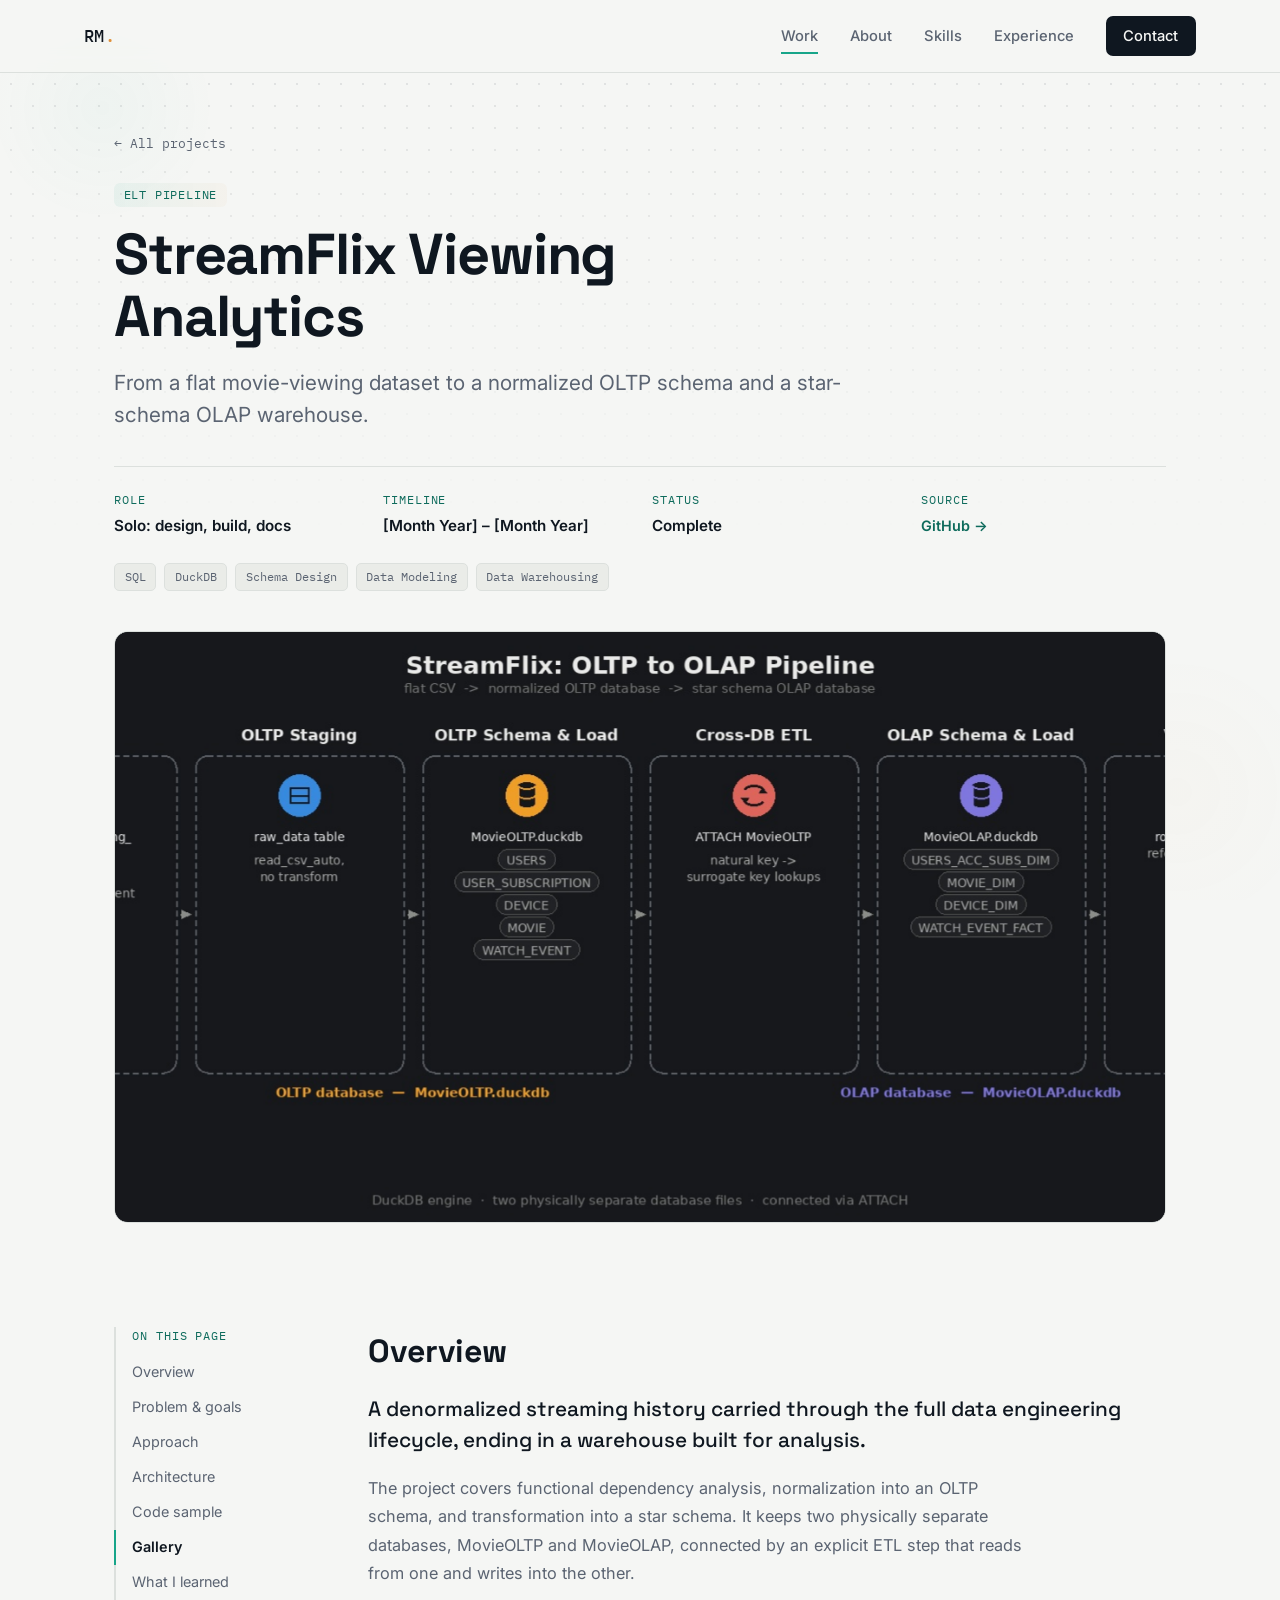
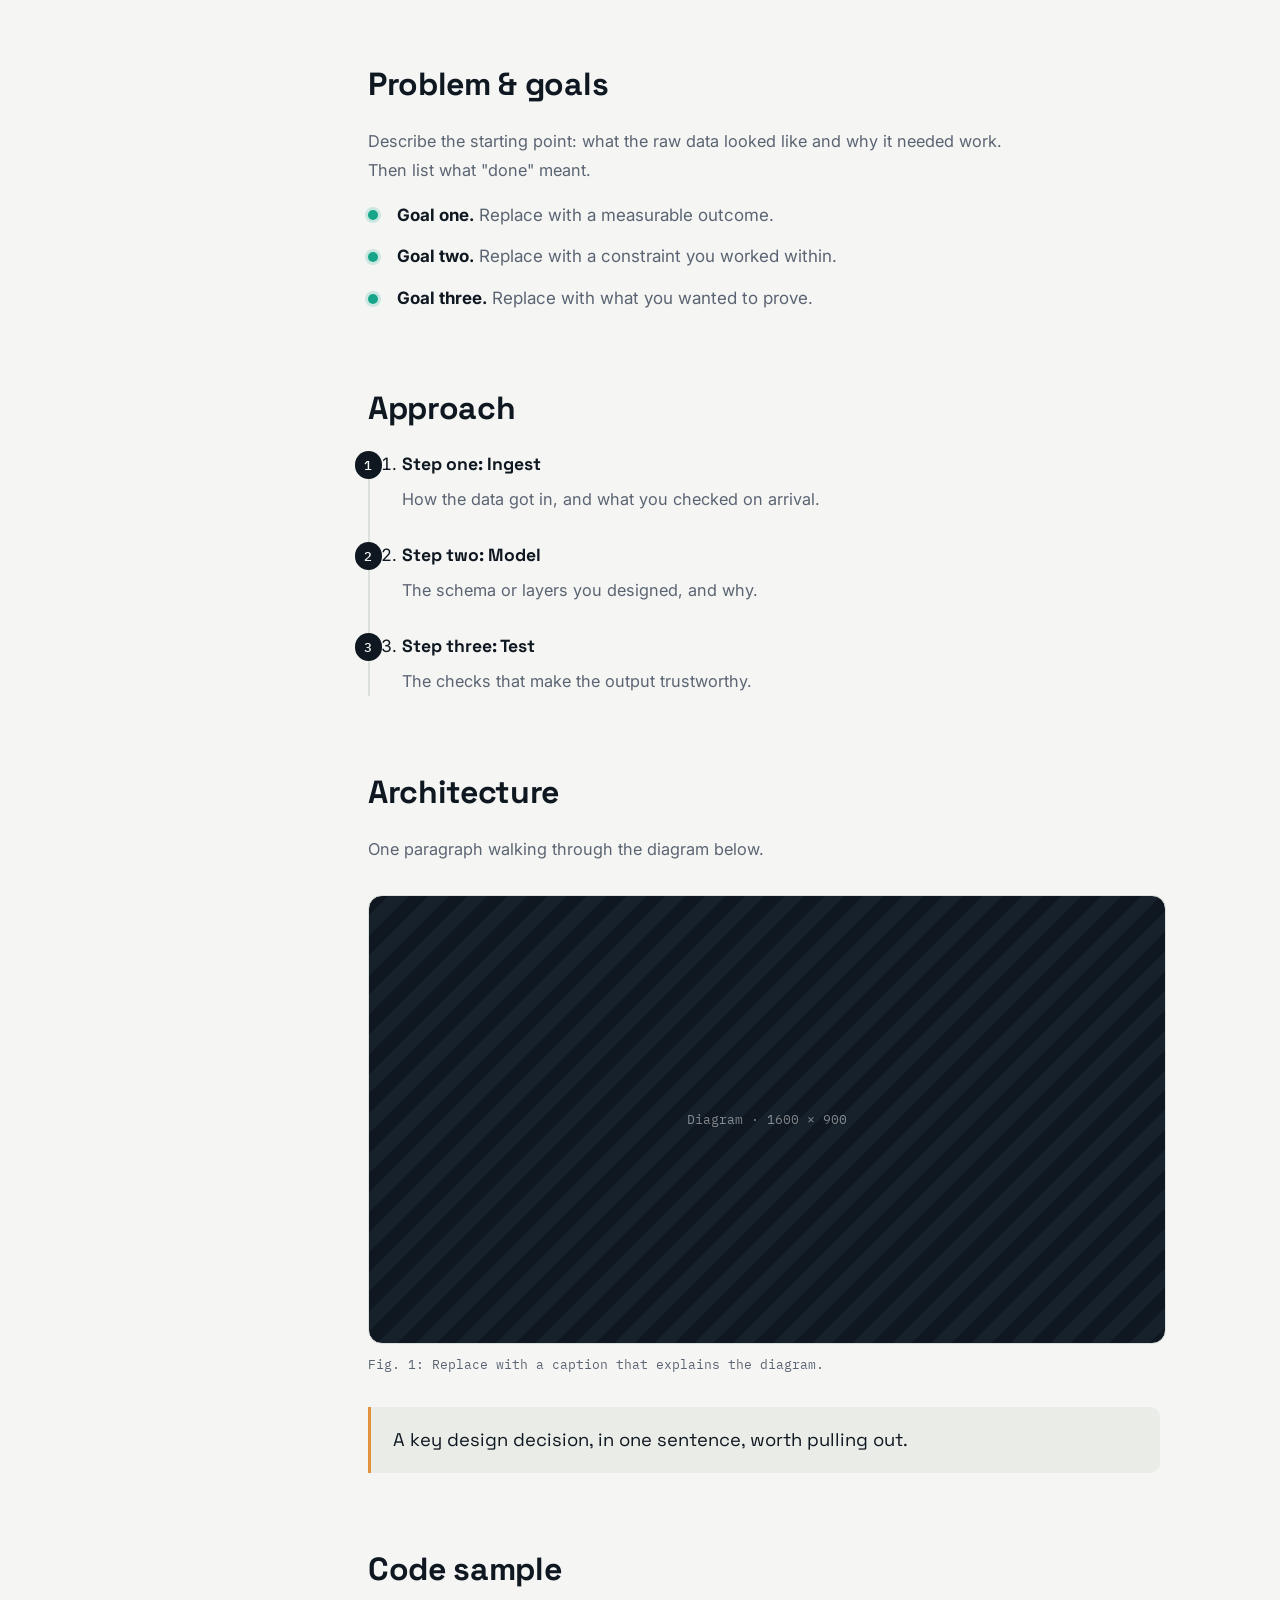
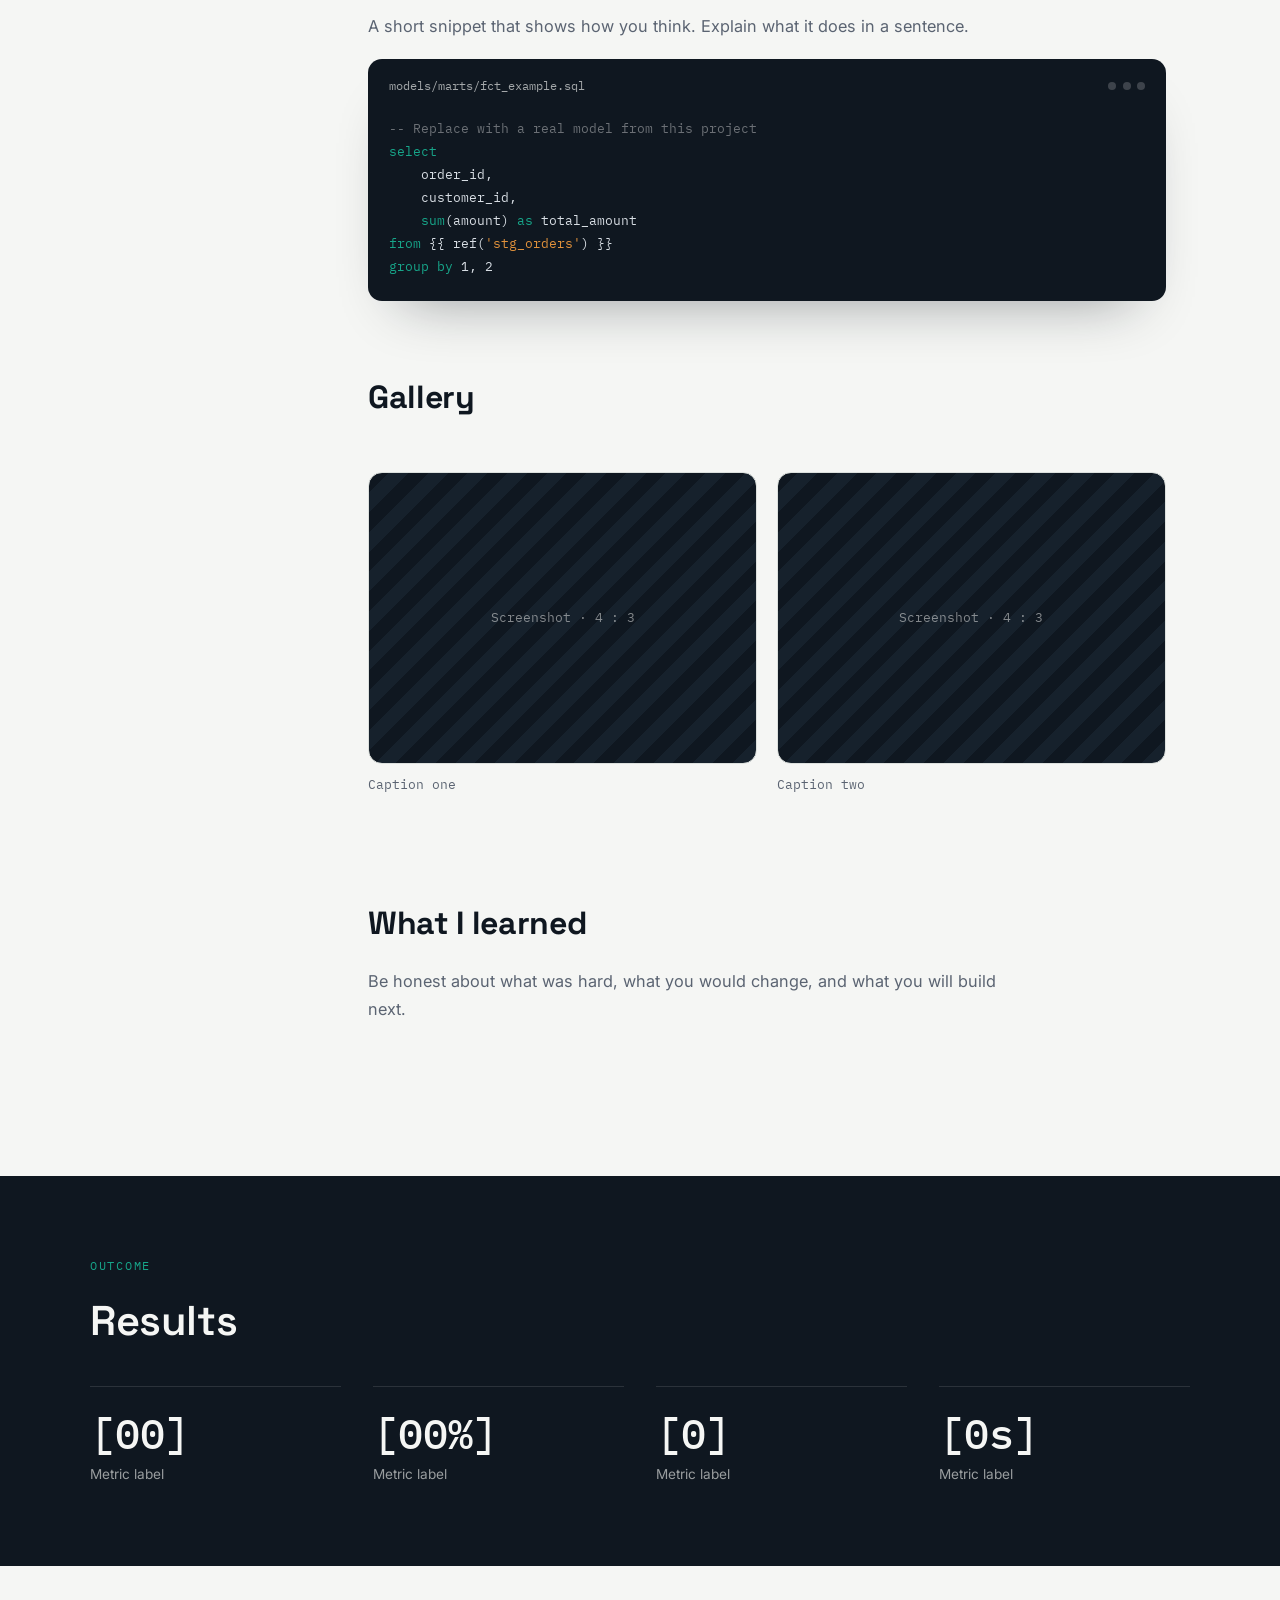
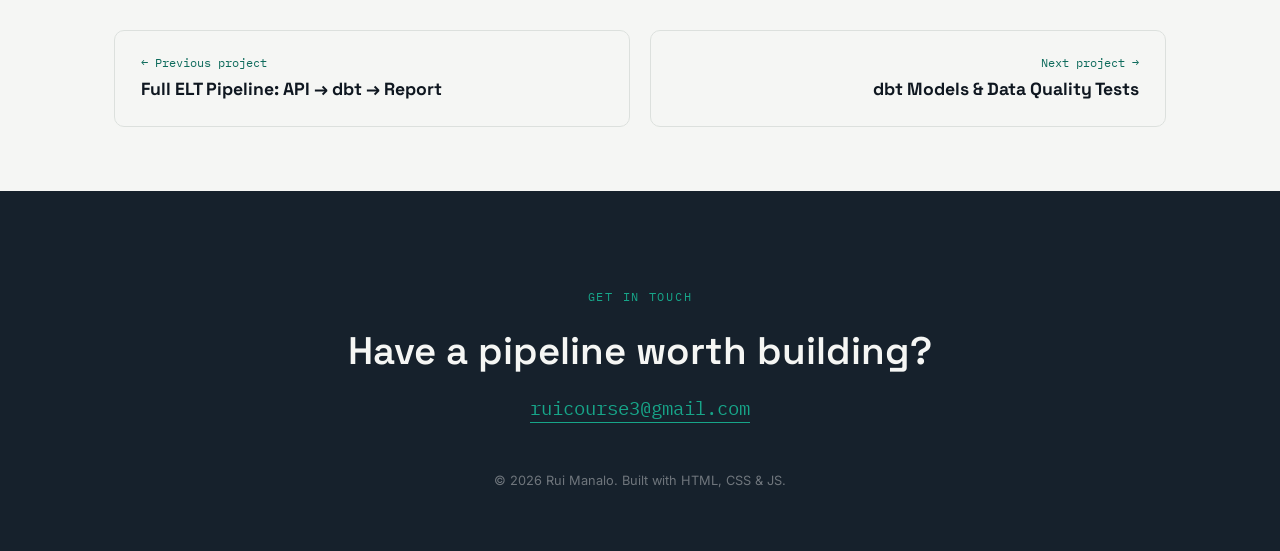
==== project1.html @ 7b37873e "add project page" ====
<!DOCTYPE html>
<html lang="en">
<head>
<meta charset="UTF-8">
<meta name="viewport" content="width=device-width, initial-scale=1.0">
<title>StreamFlix Viewing Analytics | Rui Manalo</title>
<meta name="description" content="From a flat movie-viewing dataset to a normalized OLTP schema and a star-schema OLAP warehouse.">
<link rel="preconnect" href="https://fonts.googleapis.com">
<link rel="preconnect" href="https://fonts.gstatic.com" crossorigin>
<link href="https://fonts.googleapis.com/css2?family=Space+Grotesk:wght@400;500;600;700&family=Inter:wght@400;500;600&family=IBM+Plex+Mono:wght@400;500&display=swap" rel="stylesheet">
<link rel="stylesheet" href="style.css">
</head>
<body>
<div class="progress" id="progress"></div>

<header class="nav" id="nav">
  <div class="nav__inner">
    <a href="index.html#top" class="nav__mark">RM<span class="nav__mark-dot">.</span></a>
    <nav class="nav__links">
      <a href="index.html#work" aria-current="page">Work</a>
      <a href="index.html#about">About</a>
      <a href="index.html#skills">Skills</a>
      <a href="index.html#experience">Experience</a>
      <a href="index.html#contact" class="nav__cta">Contact</a>
    </nav>
    <button class="nav__toggle" id="navToggle" aria-label="Toggle menu" aria-expanded="false"><span></span><span></span><span></span></button>
  </div>
</header>

<!-- ========== TITLE BLOCK ========== -->
<section class="phero">
  <div class="pg-wrap">
    <a href="index.html#work" class="back">← All projects</a><br>
    <span class="project__tag">ELT Pipeline</span>
    <h1 class="pg-title">StreamFlix Viewing Analytics</h1>
    <p class="pg-lead">From a flat movie-viewing dataset to a normalized OLTP schema and a star-schema OLAP warehouse.</p>
    <dl class="meta">
      <div><dt>Role</dt><dd>Solo: design, build, docs</dd></div>
      <div><dt>Timeline</dt><dd>[Month Year] – [Month Year]</dd></div>
      <div><dt>Status</dt><dd>Complete</dd></div>
      <div><dt>Source</dt><dd><a class="link" href="https://github.com/Rui-Manalo/oltp-to-olap-dimensional-modeling" target="_blank" rel="noopener noreferrer">GitHub →</a></dd></div>
    </dl>
    <ul class="project__stack" style="margin:1.6rem 0 0"><li>SQL</li><li>DuckDB</li><li>Schema Design</li><li>Data Modeling</li><li>Data Warehousing</li></ul>
  </div>
</section>

<div class="pg-wrap">
  <figure class="fig" style="margin-top:0">
    <div class="shot" data-ph="Cover image · 1600 × 900"><img src="images/streamflix_oltp_olap_pipeline.jpg" alt="StreamFlix Viewing Analytics cover" onerror="this.remove()"></div>
  </figure>
</div>

<!-- ========== BODY ========== -->
<div class="pg-wrap pg-layout">
  <aside class="toc" aria-label="On this page">
    <p>On this page</p>
    <a href="#overview">Overview</a>
    <a href="#problem">Problem &amp; goals</a>
    <a href="#approach">Approach</a>
    <a href="#architecture">Architecture</a>
    <a href="#code">Code sample</a>
    <a href="#gallery">Gallery</a>
    <a href="#learned">What I learned</a>
  </aside>

  <article class="prose">
    <section id="overview">
      <h2>Overview</h2>
      <p class="lead">A denormalized streaming history carried through the full data engineering lifecycle, ending in a warehouse built for analysis.</p>
      <p>The project covers functional dependency analysis, normalization into an OLTP schema, and transformation into a star schema. It keeps two physically separate databases, MovieOLTP and MovieOLAP, connected by an explicit ETL step that reads from one and writes into the other.</p>
    </section>

    <section id="problem">
      <h2>Problem &amp; goals</h2>
      <p>Describe the starting point: what the raw data looked like and why it needed work. Then list what "done" meant.</p>
      <ul class="checks">
        <li><strong>Goal one.</strong> Replace with a measurable outcome.</li>
        <li><strong>Goal two.</strong> Replace with a constraint you worked within.</li>
        <li><strong>Goal three.</strong> Replace with what you wanted to prove.</li>
      </ul>
    </section>

    <section id="approach">
      <h2>Approach</h2>
      <ol class="steps">
        <li><h3>Step one: Ingest</h3><p>How the data got in, and what you checked on arrival.</p></li>
        <li><h3>Step two: Model</h3><p>The schema or layers you designed, and why.</p></li>
        <li><h3>Step three: Test</h3><p>The checks that make the output trustworthy.</p></li>
      </ol>
    </section>

    <section id="architecture">
      <h2>Architecture</h2>
      <p>One paragraph walking through the diagram below.</p>
      <figure class="fig">
        <div class="shot" data-ph="Diagram · 1600 × 900"><img src="images/streamflix-diagram.jpg" alt="StreamFlix Viewing Analytics architecture diagram" onerror="this.remove()"></div>
        <figcaption>Fig. 1: Replace with a caption that explains the diagram.</figcaption>
      </figure>
      <blockquote class="callout">A key design decision, in one sentence, worth pulling out.</blockquote>
    </section>

    <section id="code">
      <h2>Code sample</h2>
      <p>A short snippet that shows how you think. Explain what it does in a sentence.</p>
      <div class="code">
        <div class="panel__head"><span class="panel__title">models/marts/fct_example.sql</span><span class="panel__dot"></span><span class="panel__dot"></span><span class="panel__dot"></span></div>
<pre><span class="c">-- Replace with a real model from this project</span>
<span class="k">select</span>
    order_id,
    customer_id,
    <span class="k">sum</span>(amount) <span class="k">as</span> total_amount
<span class="k">from</span> {{ ref(<span class="s">'stg_orders'</span>) }}
<span class="k">group by</span> 1, 2</pre>
      </div>
    </section>

    <section id="gallery">
      <h2>Gallery</h2>
      <div class="gallery">
        <figure class="fig"><div class="shot" data-ph="Screenshot · 4 : 3" style="aspect-ratio:4/3"><img src="images/streamflix-1.jpg" alt="" onerror="this.remove()"></div><figcaption>Caption one</figcaption></figure>
        <figure class="fig"><div class="shot" data-ph="Screenshot · 4 : 3" style="aspect-ratio:4/3"><img src="images/streamflix-2.jpg" alt="" onerror="this.remove()"></div><figcaption>Caption two</figcaption></figure>
      </div>
    </section>

    <section id="learned">
      <h2>What I learned</h2>
      <p>Be honest about what was hard, what you would change, and what you will build next.</p>
    </section>
  </article>
</div>

<!-- ========== RESULTS ========== -->
<section class="results" id="results">
  <div class="results__head">
    <p class="eyebrow eyebrow--light">Outcome</p>
    <h2 class="section-title section-title--light">Results</h2>
  </div>
  <div class="results__grid">
    <div class="rk"><b>[00]</b><span>Metric label</span></div>
    <div class="rk"><b>[00%]</b><span>Metric label</span></div>
    <div class="rk"><b>[0]</b><span>Metric label</span></div>
    <div class="rk"><b>[0s]</b><span>Metric label</span></div>
  </div>
</section>

<nav class="pager" aria-label="More projects">
  <a href="project-elt.html"><small>← Previous project</small><strong>Full ELT Pipeline: API → dbt → Report</strong></a>
  <a href="project-dbt.html" class="next"><small>Next project →</small><strong>dbt Models &amp; Data Quality Tests</strong></a>
</nav>

<footer class="contact" id="contact">
  <div class="contact__inner">
    <p class="eyebrow eyebrow--light">Get in touch</p>
    <h2 class="contact__title">Have a pipeline worth building?</h2>
    <a href="mailto:ruicourse3@gmail.com" class="contact__email">ruicourse3@gmail.com</a>
    <p class="contact__foot" style="margin-top:3rem">© 2026 Rui Manalo. Built with HTML, CSS &amp; JS.</p>
  </div>
</footer>

<script src="script.js"></script>
</body>
</html>
---- style.css ----
/* =========================================================
   TOKENS
========================================================= */
:root {
  --ink: #0F1720;
  --ink-soft: #16212C;
  --paper: #F5F6F4;
  --paper-alt: #EAECE8;
  --teal-bright: #17A589;
  --teal-deep: #0E6B5C;
  --amber: #E0913B;
  --slate: #5B6472;
  --line: #DCE0DD;
  --line-dark: rgba(245, 246, 244, 0.12);

  --font-display: "Space Grotesk", "Segoe UI", sans-serif;
  --font-body: "Inter", "Segoe UI", sans-serif;
  --font-mono: "IBM Plex Mono", "Courier New", monospace;

  --container: 1160px;
  --radius: 10px;
  --glass: rgba(255, 255, 255, 0.6);
  --motion-duration: 380ms;
}

* {
  box-sizing: border-box;
}

html {
  scroll-behavior: smooth;
}

body {
  margin: 0;
  background: var(--paper);
  color: var(--ink);
  font-family: var(--font-body);
  line-height: 1.55;
  font-size: clamp(15px, 1.35vw, 17px);
  -webkit-font-smoothing: antialiased;
}

body::before {
  content: "";
  position: fixed;
  inset: 0;
  z-index: -1;
  background-image: radial-gradient(circle at 8% 12%, rgba(23, 165, 137, 0.03), transparent 8%), radial-gradient(circle at 92% 88%, rgba(224, 145, 59, 0.02), transparent 10%);
}

img {
  max-width: 100%;
  display: block;
}

a {
  color: inherit;
  text-decoration: none;
}

ul {
  list-style: none;
  margin: 0;
  padding: 0;
}

@media (prefers-reduced-motion: reduce) {
  * {
    animation-duration: 0.001ms !important;
    animation-iteration-count: 1 !important;
    transition-duration: 0.001ms !important;
    scroll-behavior: auto !important;
  }
}

:focus-visible {
  outline: 2px solid var(--teal-bright);
  outline-offset: 3px;
}

.eyebrow {
  font-family: var(--font-mono);
  font-size: 0.78rem;
  letter-spacing: 0.14em;
  text-transform: uppercase;
  color: var(--teal-deep);
  margin: 0 0 0.9rem;
}

.eyebrow--light {
  color: var(--teal-bright);
}

.section-title {
  font-family: var(--font-display);
  font-size: clamp(1.9rem, 3.4vw, 2.6rem);
  font-weight: 600;
  margin: 0 0 1rem;
  letter-spacing: -0.01em;
}

.section-title--light {
  color: var(--paper);
}

.section-sub {
  color: var(--slate);
  max-width: 560px;
  margin: 0 0 3rem;
}

.btn {
  display: inline-flex;
  align-items: center;
  gap: 0.5rem;
  padding: 0.85rem 1.5rem;
  border-radius: 8px;
  font-family: var(--font-body);
  font-weight: 600;
  font-size: 0.95rem;
  border: 1px solid transparent;
  cursor: pointer;
  transition: transform var(--motion-duration) ease, background 0.2s ease, border-color 0.2s ease, box-shadow var(--motion-duration) ease;
}

.btn--primary {
  background: var(--ink);
  color: var(--paper);
}

.btn--primary {
  box-shadow: 0 6px 18px -10px rgba(15, 23, 32, 0.28);
}

.btn--primary:hover {
  transform: translateY(-4px);
  background: var(--teal-deep);
  box-shadow: 0 18px 40px -22px rgba(15, 23, 32, 0.45);
}

.btn--ghost {
  border-color: var(--line);
  color: var(--ink);
}

.btn--ghost:hover {
  border-color: var(--ink);
  transform: translateY(-2px);
}

/* =========================================================
   NAV
========================================================= */
.nav {
  position: sticky;
  top: 0;
  z-index: 50;
  background: rgba(245, 246, 244, 0.85);
  backdrop-filter: blur(10px);
  border-bottom: 1px solid var(--line);
}

.nav--scrolled {
  background: rgba(245, 246, 244, 0.95);
  box-shadow: 0 6px 22px -18px rgba(15, 23, 32, 0.35);
}

.nav__inner {
  max-width: var(--container);
  margin: 0 auto;
  display: flex;
  align-items: center;
  justify-content: space-between;
  padding: 1rem 1.5rem;
}

.nav__mark {
  font-family: var(--font-mono);
  font-weight: 500;
  font-size: 1.05rem;
  letter-spacing: 0.02em;
}

.nav__mark-dot {
  color: var(--amber);
}

.nav__links {
  display: flex;
  align-items: center;
  gap: 2rem;
  font-size: 0.92rem;
  font-weight: 500;
}

.nav__links a {
  color: var(--slate);
  transition: color 0.15s ease;
}

.nav__links a:hover {
  color: var(--ink);
}

.nav__cta {
  background: var(--ink);
  color: var(--paper) !important;
  padding: 0.55rem 1.1rem;
  border-radius: 7px;
}

.nav__toggle {
  display: none;
  flex-direction: column;
  gap: 4px;
  background: none;
  border: 0;
  cursor: pointer;
  padding: 6px;
}

.nav__toggle span {
  width: 22px;
  height: 2px;
  background: var(--ink);
  display: block;
}

@media (max-width: 780px) {
  .nav__links {
    position: absolute;
    top: 100%;
    left: 0;
    right: 0;
    background: var(--paper);
    border-bottom: 1px solid var(--line);
    flex-direction: column;
    align-items: flex-start;
    gap: 0;
    padding: 0.5rem 1.5rem 1.2rem;
    display: none;
  }

  .nav__links.is-open {
    display: flex;
  }

  .nav__links a {
    width: 100%;
    padding: 0.7rem 0;
    border-bottom: 1px solid var(--line);
  }

  .nav__cta {
    margin-top: 0.6rem;
    text-align: center;
  }

  .nav__toggle {
    display: flex;
  }
}

/* =========================================================
   HERO
========================================================= */
.hero {
  padding: 4.5rem 1.5rem 3rem;
  background-image: radial-gradient(circle at 10% 10%, rgba(23, 165, 137, 0.02), transparent 8%), radial-gradient(circle at 92% 82%, rgba(224, 145, 59, 0.01), transparent 10%);
}

.hero__grid {
  max-width: var(--container);
  margin: 0 auto;
  display: grid;
  grid-template-columns: 1.05fr 0.95fr;
  gap: 3.5rem;
  align-items: center;
}

.hero__title {
  font-family: var(--font-display);
  font-size: clamp(2.4rem, 4.6vw, 3.6rem);
  font-weight: 700;
  line-height: 1.08;
  letter-spacing: -0.02em;
  margin: 0 0 1.3rem;
}

.hero__title-accent {
  display: inline-block;
  background: linear-gradient(90deg, var(--teal-bright), var(--amber));
  -webkit-background-clip: text;
  background-clip: text;
  color: transparent;
  background-size: 200% 100%;
  animation: accentShift 6s linear infinite;
}

@keyframes accentShift {
  to {
    background-position: 200% 0;
  }
}

.hero__sub {
  color: var(--slate);
  font-size: 1.08rem;
  max-width: 480px;
  margin: 0 0 2rem;
}

.hero__actions {
  display: flex;
  gap: 0.9rem;
  flex-wrap: wrap;
  margin-bottom: 3rem;
}

.hero__stats {
  display: flex;
  gap: 2.5rem;
}

.stat {
  display: flex;
  flex-direction: column;
}

.stat__num {
  font-family: var(--font-mono);
  font-size: 1.7rem;
  font-weight: 500;
  color: var(--ink);
}

.stat__label {
  font-size: 0.82rem;
  color: var(--slate);
  margin-top: 0.2rem;
}

.hero__panel {
  position: relative;
}

.panel {
  background: var(--ink);
  border-radius: 16px;
  padding: 1.4rem;
  box-shadow: 0 30px 60px -20px rgba(15, 23, 32, 0.35);
  transform: rotate(-1.2deg);
}

.panel:hover {
  transform: translateY(-6px) rotate(-0.6deg);
  box-shadow: 0 40px 80px -30px rgba(15, 23, 32, 0.45);
}

.panel__head {
  display: flex;
  align-items: center;
  gap: 0.4rem;
  margin-bottom: 1rem;
  color: var(--paper);
}

.panel__title {
  font-family: var(--font-mono);
  font-size: 0.78rem;
  color: rgba(245, 246, 244, 0.65);
  margin-right: auto;
}

.panel__dot {
  width: 8px;
  height: 8px;
  border-radius: 50%;
  background: rgba(245, 246, 244, 0.2);
}

.panel__body {
  display: flex;
  flex-direction: column;
  gap: 1.1rem;
}

.chart {
  width: 100%;
  height: auto;
  display: block;
}

.grid-line {
  stroke: var(--line-dark);
  stroke-width: 1;
}

.chart__area {
  fill: var(--teal-bright);
  opacity: 0.16;
}

.chart__line {
  fill: none;
  stroke: var(--teal-bright);
  stroke-width: 2.5;
  stroke-dasharray: 600;
  stroke-dashoffset: 600;
  animation: draw 2.2s ease forwards 0.4s;
}

@keyframes draw {
  to {
    stroke-dashoffset: 0;
  }
}

.panel__kpis {
  display: flex;
  gap: 1.6rem;
}

.kpi {
  display: flex;
  flex-direction: column;
  gap: 0.15rem;
}

.kpi__label {
  font-family: var(--font-mono);
  font-size: 0.72rem;
  color: rgba(245, 246, 244, 0.55);
  text-transform: uppercase;
  letter-spacing: 0.08em;
}

.kpi__value {
  font-family: var(--font-mono);
  font-size: 1.25rem;
  color: var(--paper);
  font-weight: 500;
}

.kpi__delta {
  font-size: 0.78rem;
  font-family: var(--font-mono);
}

.kpi__delta--up {
  color: var(--teal-bright);
}

.kpi__delta--down {
  color: var(--amber);
}

.panel__bars {
  display: flex;
  align-items: flex-end;
  gap: 6px;
  height: 44px;
}

.bar {
  flex: 1;
  height: var(--h);
  background: linear-gradient(180deg, var(--amber), var(--teal-bright));
  border-radius: 3px 3px 0 0;
  opacity: 0.85;
  animation: rise 0.9s ease forwards;
  transform: scaleY(0);
  transform-origin: bottom;
}

@keyframes rise {
  to {
    transform: scaleY(1);
  }
}

@media (max-width: 900px) {
  .hero__grid {
    grid-template-columns: 1fr;
    gap: 2.5rem;
  }

  .panel {
    transform: none;
  }
}

@media (max-width: 480px) {
  .hero__stats {
    gap: 1.5rem;
    flex-wrap: wrap;
  }
}

/* =========================================================
   REVEAL / ANIMATIONS
========================================================= */
.reveal {
  opacity: 0;
  transform: translateY(12px);
  transition: opacity 0.7s cubic-bezier(.2, .9, .2, 1), transform 0.7s cubic-bezier(.2, .9, .2, 1);
  will-change: opacity, transform;
}

.reveal.is-visible {
  opacity: 1;
  transform: none;
}

.project.reveal {
  opacity: 0;
  transform: translateY(10px) scale(.995);
}

.project.reveal.is-visible {
  opacity: 1;
  transform: none;
}

@keyframes navSlideDown {
  from {
    opacity: 0;
    transform: translateY(-6px) scaleY(.98);
  }

  to {
    opacity: 1;
    transform: none;
  }
}

.nav__links.is-open {
  animation: navSlideDown 240ms cubic-bezier(.2, .9, .2, 1) both;
}

.nav__links a {
  transition: color 0.15s ease, transform 0.18s ease;
}

.nav__links a:active {
  transform: translateY(1px);
}

.stat__num {
  transition: transform 0.7s cubic-bezier(.2, .9, .2, 1), opacity 0.5s ease;
  display: inline-block;
}

.stat__num.is-visible {
  transform: translateY(-4px) scale(1.03);
  opacity: 1;
}

.hero__panel.reveal {
  transform: translateY(8px) rotate(-0.8deg);
  opacity: 0;
}

.hero__panel.reveal.is-visible {
  transform: none;
  opacity: 1;
}

.chart__line {
  vector-effect: non-scaling-stroke;
}

/* =========================================================
   TOOLING STRIP
========================================================= */
.strip {
  border-top: 1px solid var(--line);
  border-bottom: 1px solid var(--line);
  background: var(--paper-alt);
}

.strip__inner {
  max-width: var(--container);
  margin: 0 auto;
  padding: 1.1rem 1.5rem;
  display: flex;
  gap: 2.6rem;
  flex-wrap: wrap;
  justify-content: center;
  font-family: var(--font-mono);
  font-size: 0.85rem;
  color: var(--slate);
  letter-spacing: 0.04em;
}

/* =========================================================
   ABOUT
========================================================= */
.about {
  padding: 6rem 1.5rem;
}

.about__inner {
  max-width: var(--container);
  margin: 0 auto;
  display: grid;
  grid-template-columns: 0.8fr 1.2fr;
  gap: 4rem;
  align-items: center;
}

.photo-frame {
  border-radius: 14px;
  overflow: hidden;
  aspect-ratio: 4/5;
  border: 1px solid var(--line);
}

.photo-frame img {
  width: 100%;
  height: 100%;
  object-fit: cover;
}

.about__copy p {
  color: var(--slate);
  max-width: 520px;
}

.about__copy p em {
  color: var(--ink);
  font-style: normal;
  font-weight: 600;
}

.about__facts {
  display: flex;
  gap: 2.2rem;
  margin-top: 2rem;
  flex-wrap: wrap;
}

.fact {
  display: flex;
  flex-direction: column;
  gap: 0.2rem;
}

.fact__k {
  font-family: var(--font-mono);
  font-size: 0.72rem;
  text-transform: uppercase;
  letter-spacing: 0.08em;
  color: var(--teal-deep);
}

.fact__v {
  font-weight: 600;
}

@media (max-width: 860px) {
  .about__inner {
    grid-template-columns: 1fr;
  }

  .photo-frame {
    max-width: 280px;
  }
}

/* =========================================================
   PROJECTS
========================================================= */
.work {
  padding: 6rem 1.5rem;
  background: var(--paper-alt);
}

.work__inner {
  max-width: var(--container);
  margin: 0 auto;
}

.projects {
  display: grid;
  grid-template-columns: repeat(2, 1fr);
  gap: 1.8rem;
}

.project {
  background: var(--paper);
  border: 1px solid var(--line);
  border-radius: var(--radius);
  overflow: hidden;
  display: flex;
  flex-direction: column;
  transition: transform 0.2s ease, box-shadow 0.2s ease;
}

.project:hover {
  transform: translateY(-4px);
  box-shadow: 0 20px 40px -24px rgba(15, 23, 32, 0.25);
}

.project__thumb {
  line-height: 0;
  position: relative;
  overflow: hidden;
  aspect-ratio: 20 / 11;
  background: var(--ink);
}

.project__thumb::before {
  content: "Screenshot coming soon";
  position: absolute;
  inset: 0;
  display: flex;
  align-items: center;
  justify-content: center;
  font-family: var(--font-mono);
  font-size: 0.8rem;
  color: rgba(245, 246, 244, 0.4);
  background: var(--ink);
  z-index: 0;
}

.project__thumb img {
  position: relative;
  z-index: 1;
  width: 100%;
  height: 100%;
  object-fit: cover;
  display: block;
  transition: transform 420ms cubic-bezier(.2, .9, .2, 1);
}

.project__thumb::after {
  content: "";
  position: absolute;
  inset: 0;
  z-index: 2;
  background: linear-gradient(180deg, rgba(23, 165, 137, 0.06), rgba(224, 145, 59, 0.03));
  opacity: 0;
  transition: opacity 260ms ease;
  pointer-events: none;
}

.project:hover .project__thumb::after {
  opacity: 1;
}

.project:hover .project__thumb img {
  transform: scale(1.03);
}

.project__body {
  padding: 1.5rem;
}

.project__tag {
  font-family: var(--font-mono);
  font-size: 0.72rem;
  text-transform: uppercase;
  letter-spacing: 0.07em;
  color: var(--teal-deep);
  display: inline-block;
  padding: 0.18rem 0.6rem;
  background: linear-gradient(90deg, rgba(23, 165, 137, 0.06), rgba(224, 145, 59, 0.04));
  border-radius: 6px;
}

.project__body h3 {
  font-family: var(--font-display);
  font-size: 1.25rem;
  margin: 0.5rem 0 0.6rem;
}

.project__body p {
  color: var(--slate);
  font-size: 0.95rem;
  margin: 0 0 1rem;
}

.project__stack {
  display: flex;
  flex-wrap: wrap;
  gap: 0.5rem;
  margin-bottom: 1.2rem;
}

.project__stack li {
  font-family: var(--font-mono);
  font-size: 0.72rem;
  background: var(--paper-alt);
  border: 1px solid var(--line);
  padding: 0.25rem 0.6rem;
  border-radius: 5px;
  color: var(--slate);
}

.project__links {
  display: flex;
  gap: 1.2rem;
}

.link {
  font-weight: 600;
  font-size: 0.9rem;
  color: var(--teal-deep);
}

.link--muted {
  color: var(--slate);
}

.link:hover {
  text-decoration: underline;
}

@media (max-width: 760px) {
  .projects {
    grid-template-columns: 1fr;
  }
}

/* =========================================================
   SKILLS
========================================================= */
.skills {
  background: var(--ink);
  padding: 6rem 1.5rem;
}

.skills__inner {
  max-width: var(--container);
  margin: 0 auto;
}

.skills__grid {
  display: grid;
  grid-template-columns: repeat(3, 1fr);
  gap: 3rem;
  margin-top: 2.5rem;
}

.skill-group h3 {
  font-family: var(--font-display);
  color: var(--paper);
  font-size: 1.05rem;
  margin: 0 0 1.3rem;
  font-weight: 600;
}

.meter {
  margin-bottom: 1.1rem;
}

.meter span {
  font-size: 0.85rem;
  color: rgba(245, 246, 244, 0.75);
  display: block;
  margin-bottom: 0.4rem;
  font-family: var(--font-mono);
}

.meter__track {
  height: 6px;
  background: var(--line-dark);
  border-radius: 4px;
  overflow: hidden;
}

.meter__fill {
  height: 100%;
  width: 0;
  background: linear-gradient(90deg, var(--teal-bright), var(--amber));
  border-radius: 4px;
  transition: width 1.1s ease;
}

.meter__fill {
  box-shadow: 0 6px 18px -12px rgba(23, 165, 137, 0.12);
}

.meter__fill.is-visible {
  width: var(--w);
}

@media (max-width: 860px) {
  .skills__grid {
    grid-template-columns: 1fr;
    gap: 2.2rem;
  }
}

/* =========================================================
   EXPERIENCE / TIMELINE
========================================================= */
.experience {
  padding: 6rem 1.5rem;
}

.experience__inner {
  max-width: var(--container);
  margin: 0 auto;
}

.timeline {
  margin-top: 2.5rem;
  border-left: 2px solid var(--line);
  padding-left: 2rem;
  display: flex;
  flex-direction: column;
  gap: 2.6rem;
}

.tl-item {
  position: relative;
}

.tl-item::before {
  content: "";
  position: absolute;
  left: -2.46rem;
  top: 0.3rem;
  width: 11px;
  height: 11px;
  border-radius: 50%;
  background: var(--teal-bright);
  border: 3px solid var(--paper);
  box-shadow: 0 0 0 2px var(--teal-bright);
}

.tl-item__date {
  font-family: var(--font-mono);
  font-size: 0.82rem;
  color: var(--teal-deep);
  margin-bottom: 0.4rem;
}

.tl-item__body h3 {
  font-family: var(--font-display);
  font-size: 1.15rem;
  margin: 0 0 0.5rem;
}

.tl-item__body p {
  color: var(--slate);
  max-width: 600px;
  margin: 0;
}

/* =========================================================
   CONTACT / FOOTER
========================================================= */
.contact {
  background: var(--ink-soft);
  padding: 6rem 1.5rem 3rem;
  text-align: center;
}

.contact__inner {
  max-width: 640px;
  margin: 0 auto;
}

.contact__title {
  font-family: var(--font-display);
  color: var(--paper);
  font-size: clamp(1.8rem, 3.6vw, 2.4rem);
  font-weight: 600;
  margin: 0 0 0.8rem;
}

.contact__sub {
  color: rgba(245, 246, 244, 0.65);
  margin: 0 0 2rem;
}

.contact__email {
  font-family: var(--font-mono);
  font-size: 1.2rem;
  color: var(--teal-bright);
  border-bottom: 1px solid var(--teal-bright);
  padding-bottom: 2px;
}

.contact__email:hover {
  color: var(--paper);
  border-bottom-color: transparent;
  text-shadow: 0 6px 18px rgba(23, 165, 137, 0.08);
}

.contact__socials {
  display: flex;
  justify-content: center;
  gap: 2rem;
  margin: 2.5rem 0 3rem;
}

.contact__socials a {
  color: rgba(245, 246, 244, 0.75);
  font-weight: 500;
  font-size: 0.92rem;
}

.contact__socials a:hover {
  color: var(--paper);
}

.contact__foot {
  color: rgba(245, 246, 244, 0.4);
  font-size: 0.8rem;
}

/* =========================================================
   MAIN PAGE ENHANCEMENTS
========================================================= */
::selection {
  background: var(--teal-bright);
  color: var(--ink);
}

.hero,
.phero {
  position: relative;
  isolation: isolate;
}

.hero::before,
.phero::before {
  content: "";
  position: absolute;
  inset: 0;
  z-index: -1;
  pointer-events: none;
  background-image: radial-gradient(rgba(15, 23, 32, .09) 1px, transparent 1px);
  background-size: 22px 22px;
  -webkit-mask-image: linear-gradient(180deg, #000, transparent 85%);
  mask-image: linear-gradient(180deg, #000, transparent 85%);
}

.nav__links a:not(.nav__cta) {
  position: relative;
}

.nav__links a:not(.nav__cta)::after {
  content: "";
  position: absolute;
  left: 0;
  right: 0;
  bottom: -6px;
  height: 2px;
  background: var(--teal-bright);
  transform: scaleX(0);
  transform-origin: left;
  transition: transform .25s ease;
}

.nav__links a:not(.nav__cta):hover::after,
.nav__links a[aria-current]::after {
  transform: scaleX(1);
}

@media (max-width:780px) {
  .nav__links a::after {
    display: none;
  }
}

/* whole project card is clickable */
.project {
  position: relative;
}

.project:hover {
  border-color: var(--teal-bright);
}

.project__stretch {
  position: absolute;
  inset: 0;
  z-index: 3;
}

.project__links a {
  position: relative;
  z-index: 4;
}

.project__body h3 {
  transition: color .2s ease;
}

.project:hover .project__body h3 {
  color: var(--teal-deep);
}

/* =========================================================
   CASE STUDY PAGES
========================================================= */
:root {
  /* TYPOGRAPHY KIT: edit these to restyle every project page */
  --fs-title: clamp(2.2rem, 5vw, 3.6rem);
  --fs-lead: clamp(1.1rem, 1.8vw, 1.3rem);
  --fs-h2: clamp(1.5rem, 2.6vw, 2rem);
  --fs-h3: 1.1rem;
  --fs-prose: 1.02rem;
  --fs-caption: .8rem;
  --lh-prose: 1.75;
  --measure: 66ch;
  --wrap: 1100px;
}

.progress {
  position: fixed;
  top: 0;
  left: 0;
  width: 100%;
  height: 3px;
  z-index: 60;
  transform: scaleX(0);
  transform-origin: left;
  background: linear-gradient(90deg, var(--teal-bright), var(--amber));
}

.pg-wrap {
  max-width: var(--wrap);
  margin: 0 auto;
  padding: 0 1.5rem;
}

.phero {
  padding: 3.5rem 0 2.5rem;
}

.back {
  font-family: var(--font-mono);
  font-size: .82rem;
  color: var(--slate);
  display: inline-block;
  margin-bottom: 1.6rem;
}

.back:hover {
  color: var(--ink);
}

.pg-title {
  font-family: var(--font-display);
  font-size: var(--fs-title);
  font-weight: 700;
  line-height: 1.08;
  letter-spacing: -.02em;
  margin: 1rem 0 1.2rem;
  max-width: 20ch;
}

.pg-lead {
  font-size: var(--fs-lead);
  color: var(--slate);
  max-width: 60ch;
  margin: 0;
}

.meta {
  display: grid;
  grid-template-columns: repeat(4, 1fr);
  gap: 1.5rem;
  margin: 2.2rem 0 0;
  padding-top: 1.5rem;
  border-top: 1px solid var(--line);
}

.meta dt {
  font-family: var(--font-mono);
  font-size: .72rem;
  text-transform: uppercase;
  letter-spacing: .08em;
  color: var(--teal-deep);
  margin-bottom: .3rem;
}

.meta dd {
  margin: 0;
  font-weight: 600;
  font-size: .95rem;
}

/* image placeholders: drop a real <img> in and the placeholder hides */
.fig {
  margin: 2rem 0;
}

.fig figcaption {
  font-family: var(--font-mono);
  font-size: var(--fs-caption);
  color: var(--slate);
  margin-top: .7rem;
}

.shot {
  position: relative;
  overflow: hidden;
  aspect-ratio: 16/9;
  border-radius: 14px;
  border: 1px solid var(--line);
  background: repeating-linear-gradient(135deg, var(--ink) 0 14px, var(--ink-soft) 14px 28px);
}

.shot::before {
  content: attr(data-ph);
  position: absolute;
  inset: 0;
  display: flex;
  align-items: center;
  justify-content: center;
  text-align: center;
  padding: 1rem;
  font-family: var(--font-mono);
  font-size: .8rem;
  color: rgba(245, 246, 244, .5);
}

.shot img {
  position: relative;
  z-index: 1;
  width: 100%;
  height: 100%;
  object-fit: cover;
}

.gallery {
  display: grid;
  grid-template-columns: 1fr 1fr;
  gap: 1.2rem;
}

.pg-layout {
  display: grid;
  grid-template-columns: 190px minmax(0, 1fr);
  gap: 4rem;
  padding-top: 4.5rem;
  padding-bottom: 5rem;
}

.toc {
  position: sticky;
  top: 6rem;
  align-self: start;
  display: flex;
  flex-direction: column;
  border-left: 2px solid var(--line);
}

.toc p {
  font-family: var(--font-mono);
  font-size: .72rem;
  text-transform: uppercase;
  letter-spacing: .08em;
  color: var(--teal-deep);
  margin: 0 0 .6rem 1rem;
}

.toc a {
  padding: .4rem 0 .4rem 1rem;
  margin-left: -2px;
  border-left: 2px solid transparent;
  color: var(--slate);
  font-size: .9rem;
  transition: color .15s ease;
}

.toc a:hover {
  color: var(--ink);
}

.toc a.is-active {
  color: var(--ink);
  font-weight: 600;
  border-left-color: var(--teal-bright);
}

.prose section {
  margin-bottom: 4.5rem;
  scroll-margin-top: 6rem;
}

.prose h2 {
  font-family: var(--font-display);
  font-size: var(--fs-h2);
  letter-spacing: -.01em;
  margin: 0 0 1.1rem;
}

.prose h3 {
  font-family: var(--font-display);
  font-size: var(--fs-h3);
  margin: 0 0 .4rem;
}

.prose p {
  font-size: var(--fs-prose);
  line-height: var(--lh-prose);
  color: var(--slate);
  max-width: var(--measure);
  margin: 0 0 1.1rem;
}

.prose strong {
  color: var(--ink);
}

.prose .lead {
  font-family: var(--font-display);
  font-weight: 500;
  font-size: var(--fs-lead);
  line-height: 1.5;
  color: var(--ink);
}

.checks li {
  position: relative;
  padding-left: 1.8rem;
  margin-bottom: .9rem;
  color: var(--slate);
  line-height: 1.6;
  max-width: var(--measure);
}

.checks li::before {
  content: "";
  position: absolute;
  left: 0;
  top: .5em;
  width: 10px;
  height: 10px;
  border-radius: 50%;
  background: var(--teal-bright);
  box-shadow: 0 0 0 3px rgba(23, 165, 137, .18);
}

.steps {
  counter-reset: s;
  border-left: 2px solid var(--line);
  padding-left: 2rem;
  display: flex;
  flex-direction: column;
  gap: 1.8rem;
}

.steps li {
  position: relative;
  counter-increment: s;
}

.steps li::before {
  content: counter(s);
  position: absolute;
  left: -2.95rem;
  top: 0;
  width: 1.7rem;
  height: 1.7rem;
  border-radius: 50%;
  background: var(--ink);
  color: var(--paper);
  font: 500 .8rem var(--font-mono);
  display: grid;
  place-items: center;
}

.steps p {
  margin: 0;
}

.callout {
  margin: 1.5rem 0 0;
  padding: 1.2rem 1.4rem;
  border-left: 3px solid var(--amber);
  background: var(--paper-alt);
  border-radius: 0 var(--radius) var(--radius) 0;
  font-family: var(--font-display);
  font-size: 1.15rem;
  line-height: 1.5;
  max-width: var(--measure);
}

.code {
  background: var(--ink);
  border-radius: 14px;
  overflow: hidden;
  padding-top: 1.1rem;
  box-shadow: 0 30px 60px -34px rgba(15, 23, 32, .45);
}

.code .panel__head {
  padding: 0 1.3rem;
}

.code pre {
  margin: 0;
  padding: .4rem 1.3rem 1.4rem;
  overflow-x: auto;
  font: 400 .82rem/1.75 var(--font-mono);
  color: #d7dde3;
}

.code .k {
  color: var(--teal-bright);
}

.code .c {
  color: rgba(245, 246, 244, .4);
}

.code .s {
  color: var(--amber);
}

.results {
  background: var(--ink);
  padding: 5rem 1.5rem;
}

.results__head,
.results__grid {
  max-width: var(--wrap);
  margin-left: auto;
  margin-right: auto;
}

.results__grid {
  display: grid;
  grid-template-columns: repeat(4, 1fr);
  gap: 2rem;
  margin-top: 2rem;
}

.rk {
  border-top: 1px solid var(--line-dark);
  padding-top: 1.2rem;
}

.rk b {
  display: block;
  font: 500 clamp(1.8rem, 3.4vw, 2.6rem) var(--font-mono);
  color: var(--paper);
}

.rk span {
  font-size: .85rem;
  color: rgba(245, 246, 244, .6);
}

.pager {
  max-width: var(--wrap);
  margin: 0 auto;
  padding: 4rem 1.5rem;
  display: grid;
  grid-template-columns: 1fr 1fr;
  gap: 1.2rem;
}

.pager a {
  display: flex;
  flex-direction: column;
  gap: .3rem;
  padding: 1.4rem 1.6rem;
  border: 1px solid var(--line);
  border-radius: var(--radius);
  transition: border-color .2s ease, transform .2s ease;
}

.pager a:hover {
  border-color: var(--teal-bright);
  transform: translateY(-3px);
}

.pager small {
  font-family: var(--font-mono);
  font-size: .72rem;
  color: var(--teal-deep);
}

.pager strong {
  font-family: var(--font-display);
  font-size: 1.1rem;
}

.pager .next {
  text-align: right;
}

@media (max-width:900px) {
  .pg-layout {
    grid-template-columns: 1fr;
  }

  .toc {
    display: none;
  }

  .meta,
  .results__grid {
    grid-template-columns: repeat(2, 1fr);
  }
}

@media (max-width:560px) {

  .gallery,
  .pager {
    grid-template-columns: 1fr;
  }

  .pager .next {
    text-align: left;
  }
}
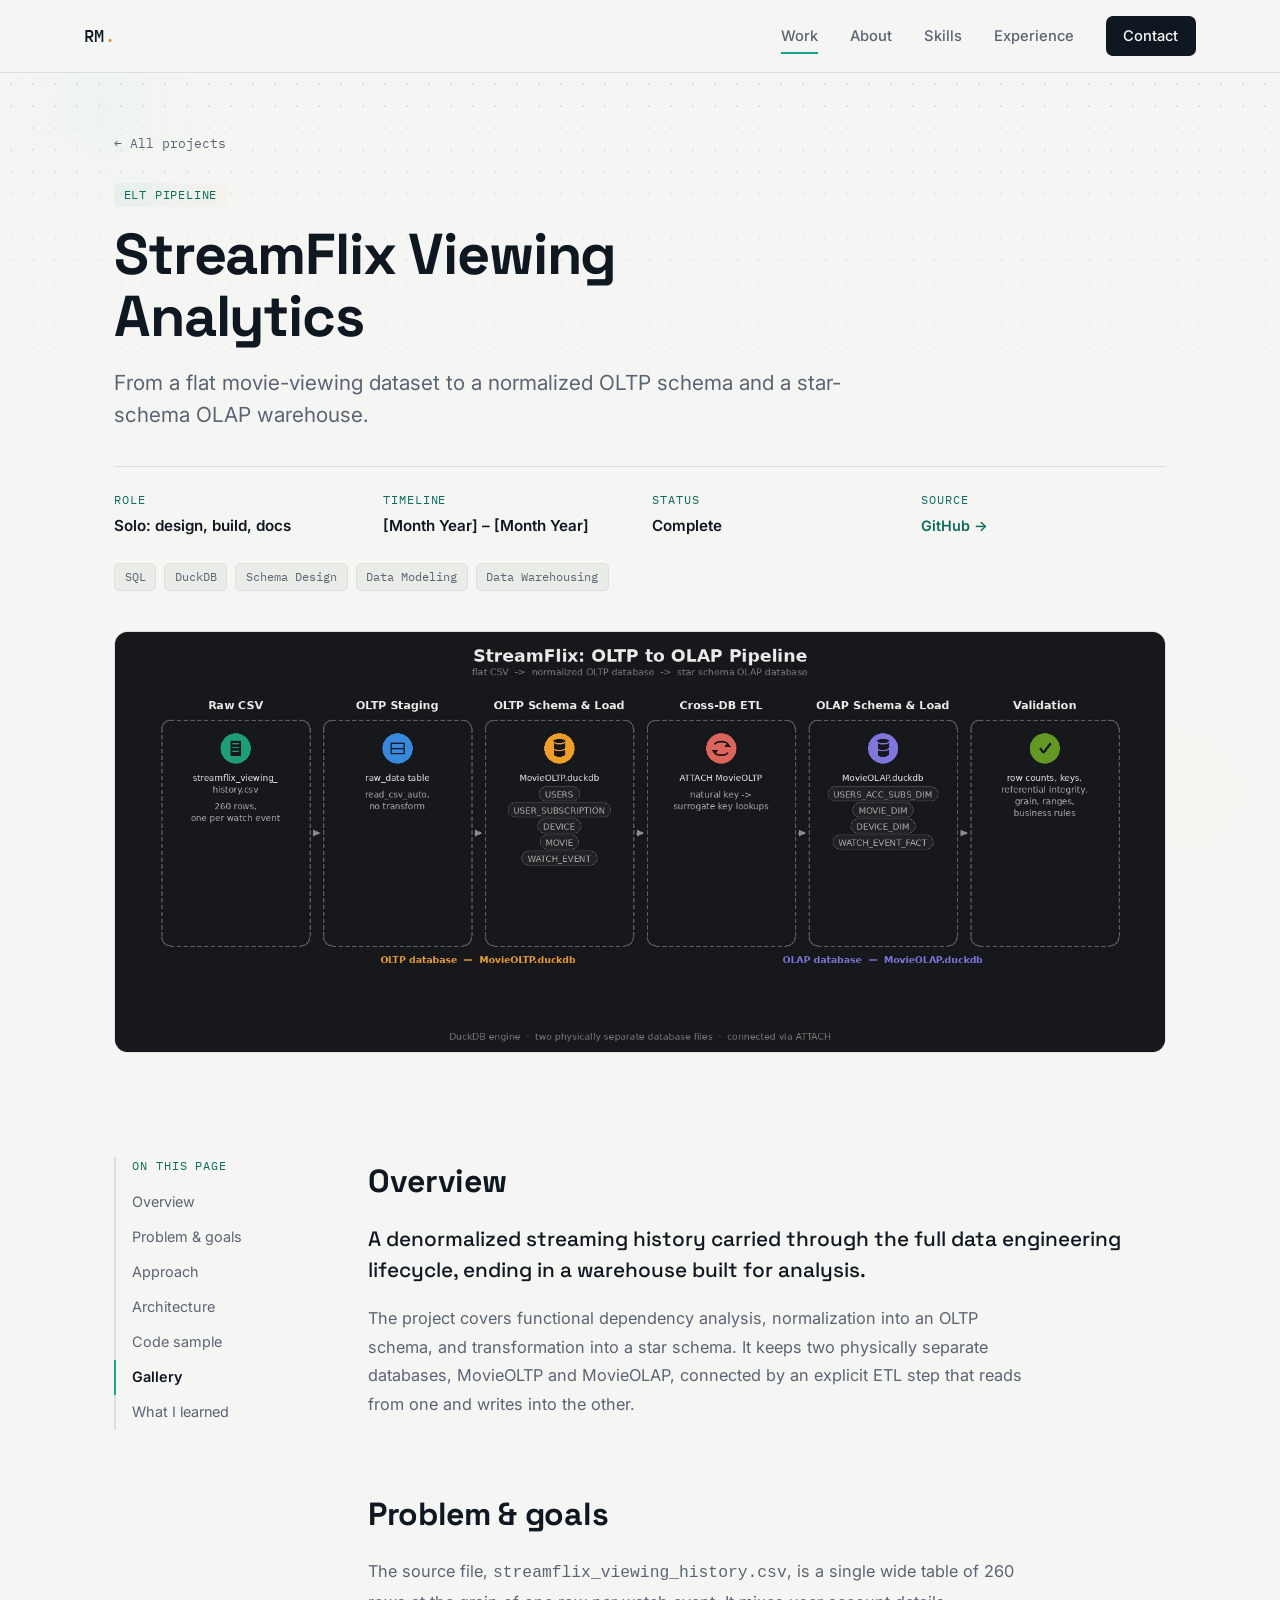
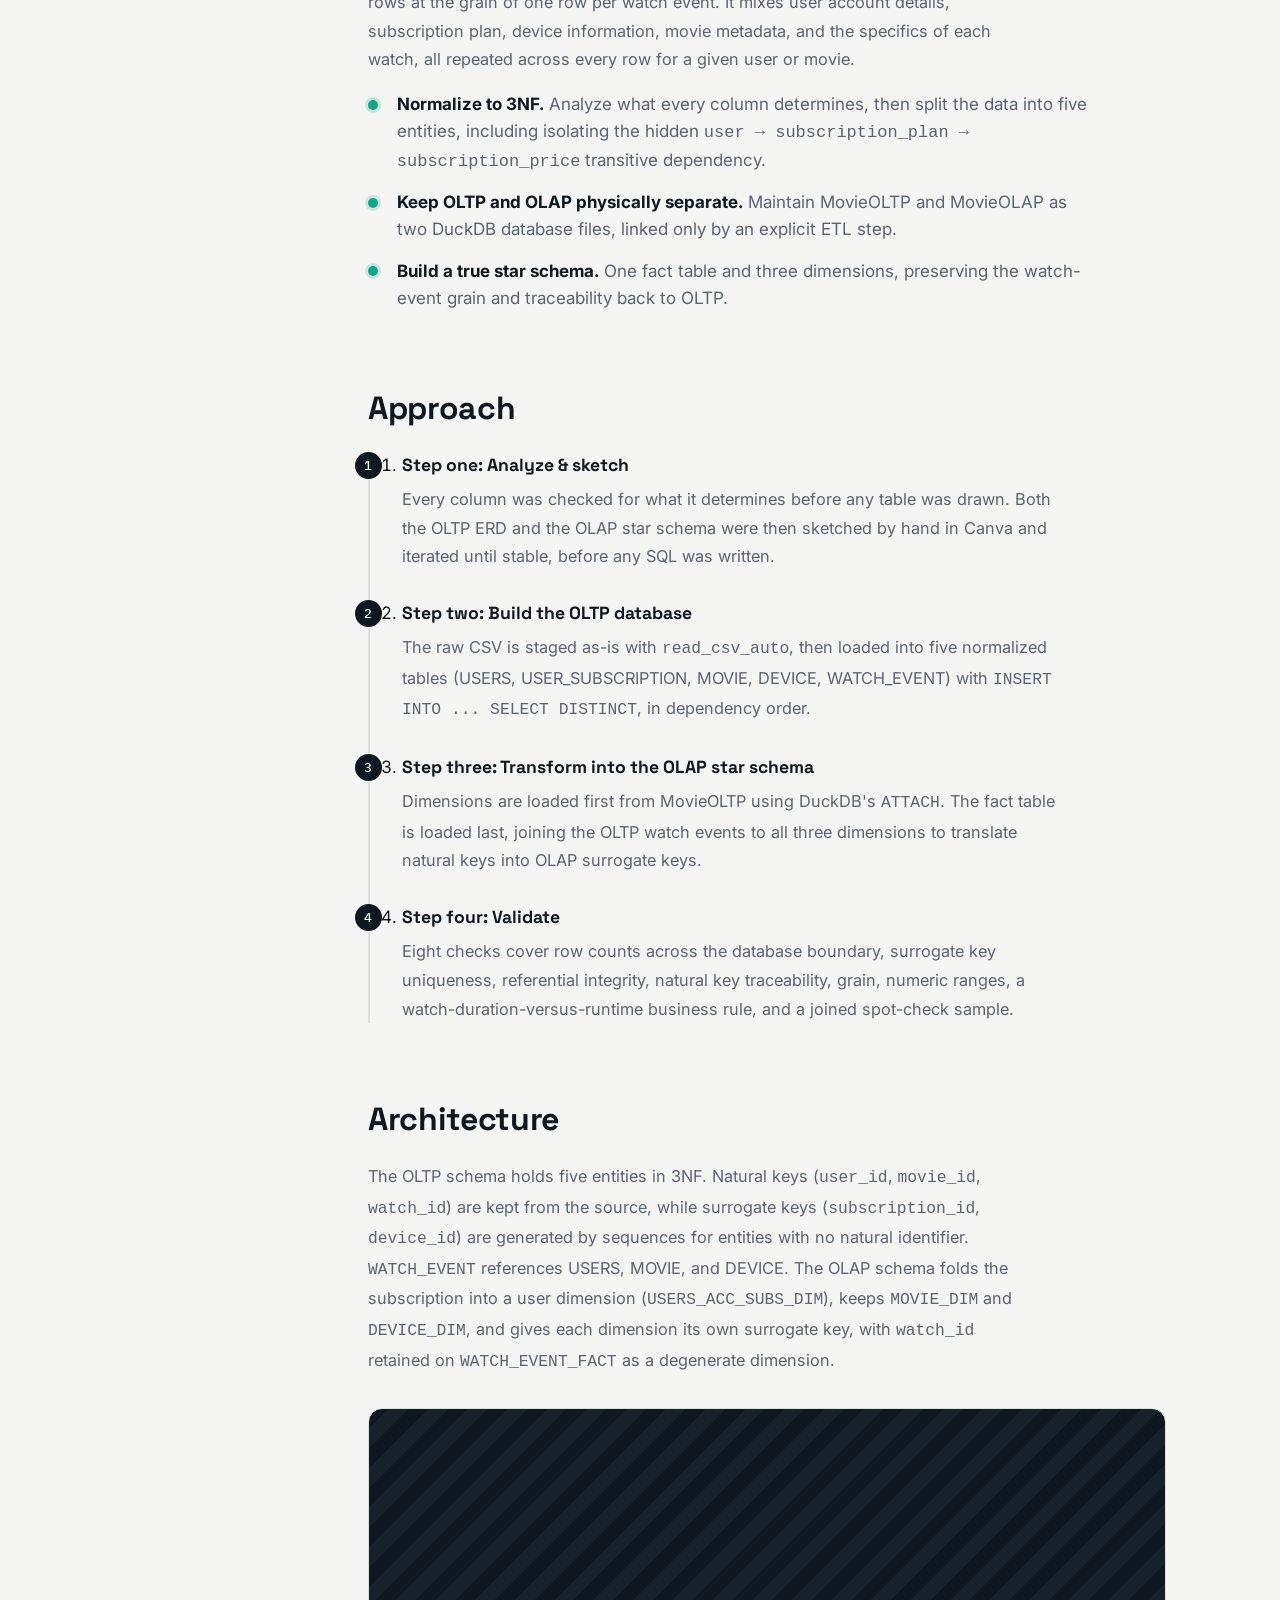
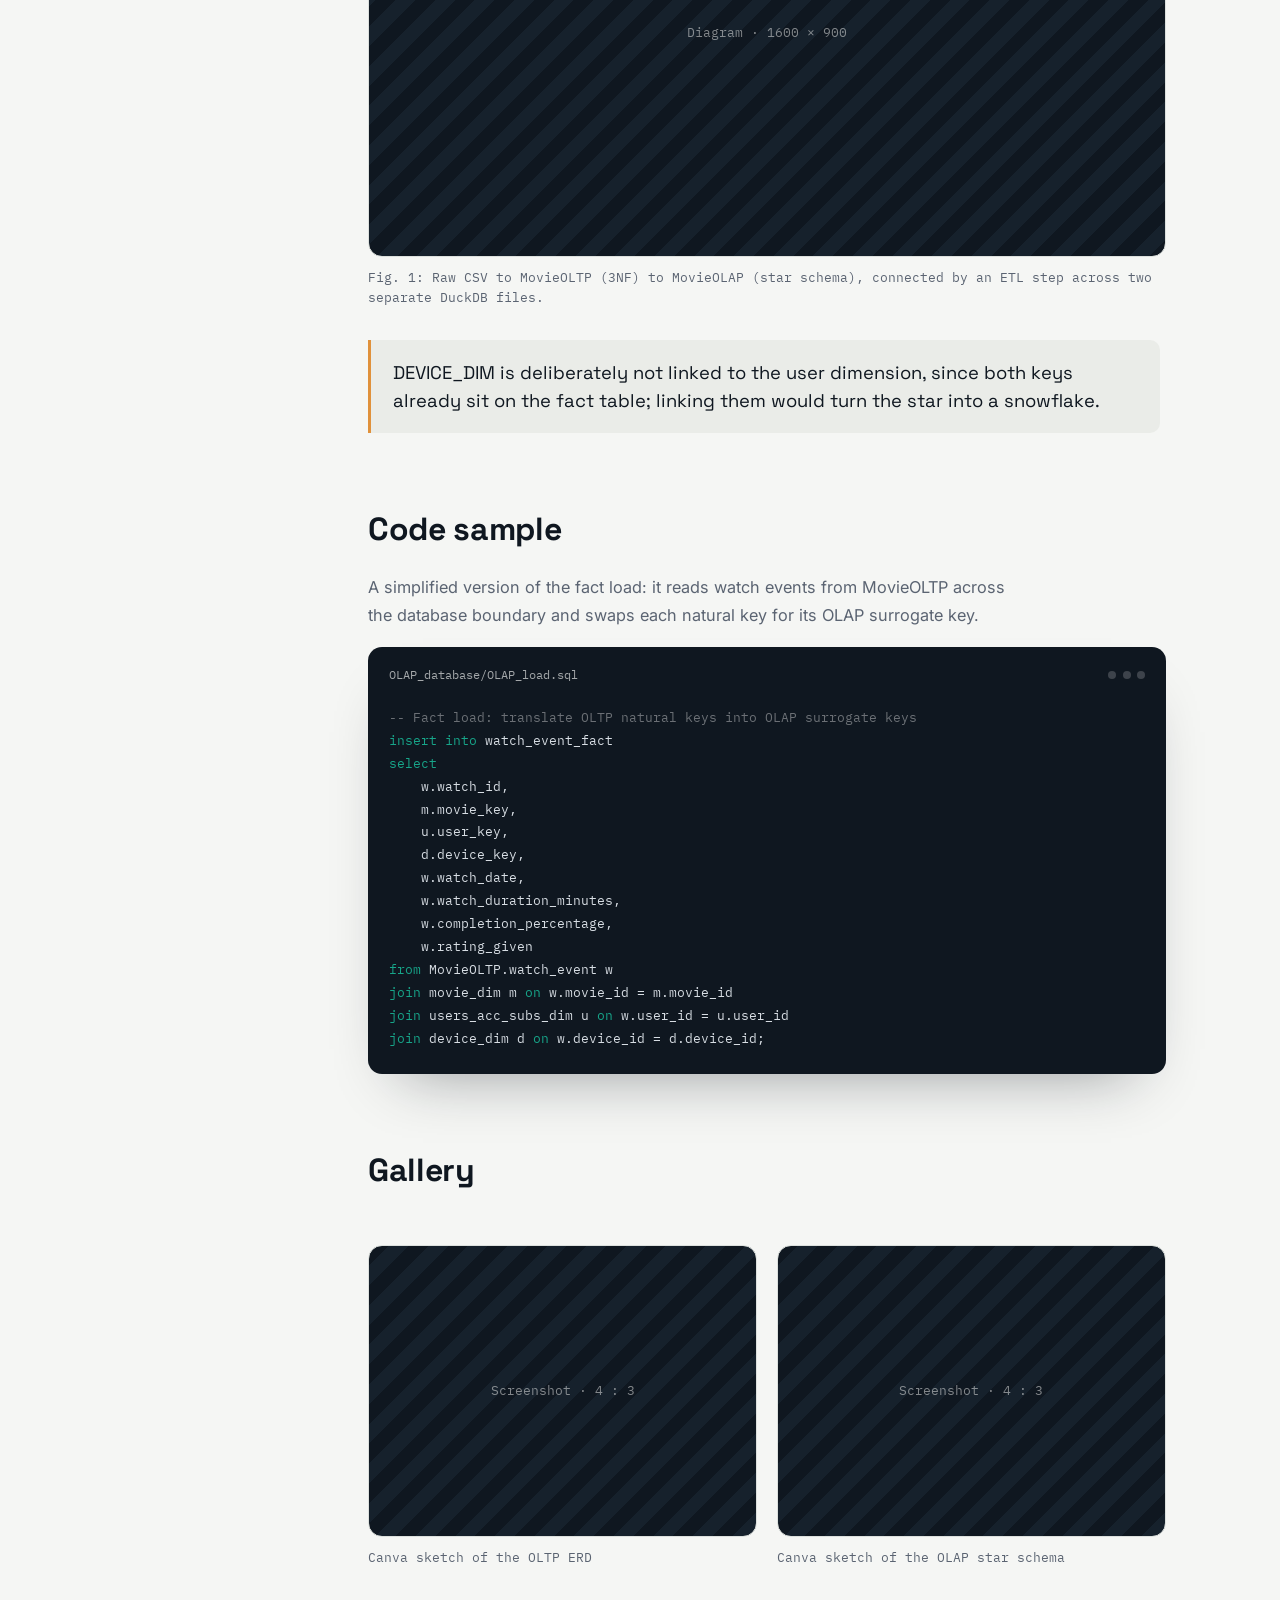
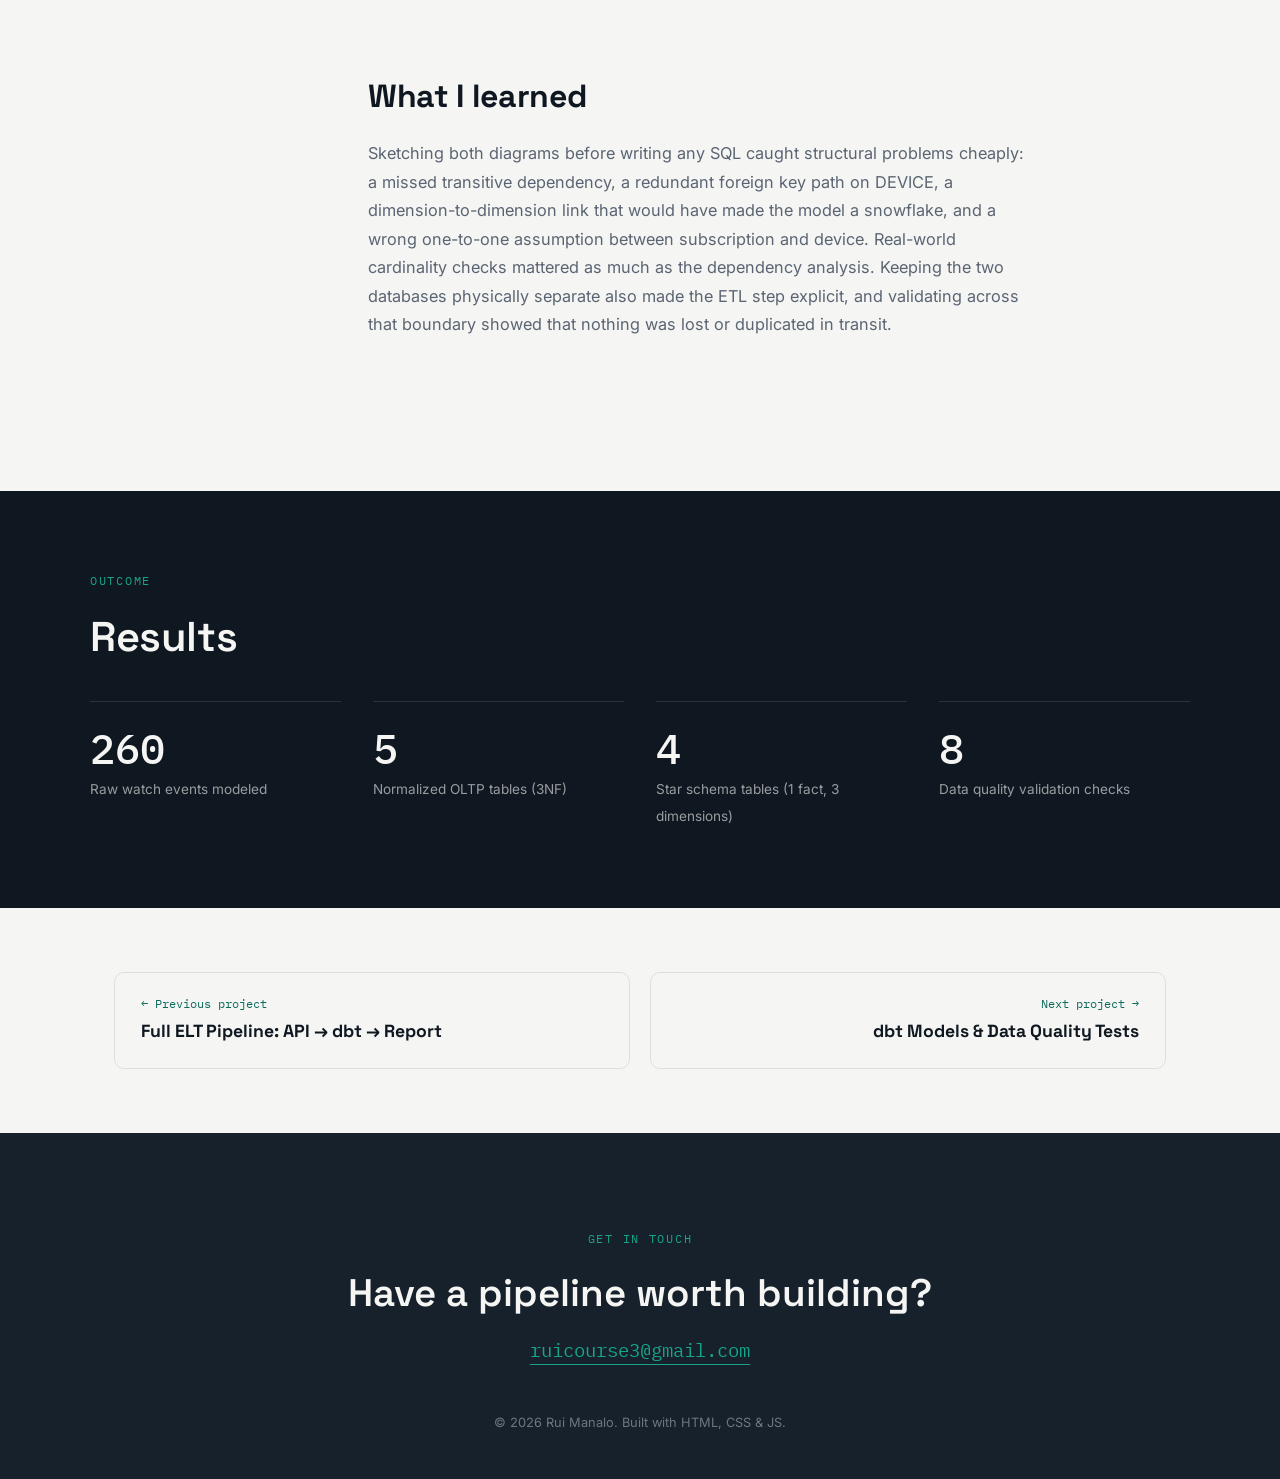
==== commit fac6feb6: "fix project 1 but still missing images" ====
--- a/project1.html
+++ b/project1.html
@@ -9,6 +9,7 @@
 <link rel="preconnect" href="https://fonts.gstatic.com" crossorigin>
 <link href="https://fonts.googleapis.com/css2?family=Space+Grotesk:wght@400;500;600;700&family=Inter:wght@400;500;600&family=IBM+Plex+Mono:wght@400;500&display=swap" rel="stylesheet">
 <link rel="stylesheet" href="style.css">
+<link rel="icon" href="data:image/svg+xml,<svg xmlns='http://www.w3.org/2000/svg' viewBox='0 0 100 100'><rect width='100' height='100' rx='20' fill='%230F1720'/><text x='50' y='68' font-size='52' font-family='monospace' font-weight='bold' text-anchor='middle' fill='%23F5F6F4'>RM</text></svg>">
 </head>
 <body>
 <div class="progress" id="progress"></div>
@@ -72,59 +73,68 @@
 
     <section id="problem">
       <h2>Problem &amp; goals</h2>
-      <p>Describe the starting point: what the raw data looked like and why it needed work. Then list what "done" meant.</p>
+      <p>The source file, <code>streamflix_viewing_history.csv</code>, is a single wide table of 260 rows at the grain of one row per watch event. It mixes user account details, subscription plan, device information, movie metadata, and the specifics of each watch, all repeated across every row for a given user or movie.</p>
       <ul class="checks">
-        <li><strong>Goal one.</strong> Replace with a measurable outcome.</li>
-        <li><strong>Goal two.</strong> Replace with a constraint you worked within.</li>
-        <li><strong>Goal three.</strong> Replace with what you wanted to prove.</li>
+        <li><strong>Normalize to 3NF.</strong> Analyze what every column determines, then split the data into five entities, including isolating the hidden <code>user → subscription_plan → subscription_price</code> transitive dependency.</li>
+        <li><strong>Keep OLTP and OLAP physically separate.</strong> Maintain MovieOLTP and MovieOLAP as two DuckDB database files, linked only by an explicit ETL step.</li>
+        <li><strong>Build a true star schema.</strong> One fact table and three dimensions, preserving the watch-event grain and traceability back to OLTP.</li>
       </ul>
     </section>
 
     <section id="approach">
       <h2>Approach</h2>
       <ol class="steps">
-        <li><h3>Step one: Ingest</h3><p>How the data got in, and what you checked on arrival.</p></li>
-        <li><h3>Step two: Model</h3><p>The schema or layers you designed, and why.</p></li>
-        <li><h3>Step three: Test</h3><p>The checks that make the output trustworthy.</p></li>
+        <li><h3>Step one: Analyze &amp; sketch</h3><p>Every column was checked for what it determines before any table was drawn. Both the OLTP ERD and the OLAP star schema were then sketched by hand in Canva and iterated until stable, before any SQL was written.</p></li>
+        <li><h3>Step two: Build the OLTP database</h3><p>The raw CSV is staged as-is with <code>read_csv_auto</code>, then loaded into five normalized tables (USERS, USER_SUBSCRIPTION, MOVIE, DEVICE, WATCH_EVENT) with <code>INSERT INTO ... SELECT DISTINCT</code>, in dependency order.</p></li>
+        <li><h3>Step three: Transform into the OLAP star schema</h3><p>Dimensions are loaded first from MovieOLTP using DuckDB's <code>ATTACH</code>. The fact table is loaded last, joining the OLTP watch events to all three dimensions to translate natural keys into OLAP surrogate keys.</p></li>
+        <li><h3>Step four: Validate</h3><p>Eight checks cover row counts across the database boundary, surrogate key uniqueness, referential integrity, natural key traceability, grain, numeric ranges, a watch-duration-versus-runtime business rule, and a joined spot-check sample.</p></li>
       </ol>
     </section>
 
     <section id="architecture">
       <h2>Architecture</h2>
-      <p>One paragraph walking through the diagram below.</p>
+      <p>The OLTP schema holds five entities in 3NF. Natural keys (<code>user_id</code>, <code>movie_id</code>, <code>watch_id</code>) are kept from the source, while surrogate keys (<code>subscription_id</code>, <code>device_id</code>) are generated by sequences for entities with no natural identifier. <code>WATCH_EVENT</code> references USERS, MOVIE, and DEVICE. The OLAP schema folds the subscription into a user dimension (<code>USERS_ACC_SUBS_DIM</code>), keeps <code>MOVIE_DIM</code> and <code>DEVICE_DIM</code>, and gives each dimension its own surrogate key, with <code>watch_id</code> retained on <code>WATCH_EVENT_FACT</code> as a degenerate dimension.</p>
       <figure class="fig">
         <div class="shot" data-ph="Diagram · 1600 × 900"><img src="images/streamflix-diagram.jpg" alt="StreamFlix Viewing Analytics architecture diagram" onerror="this.remove()"></div>
-        <figcaption>Fig. 1: Replace with a caption that explains the diagram.</figcaption>
+        <figcaption>Fig. 1: Raw CSV to MovieOLTP (3NF) to MovieOLAP (star schema), connected by an ETL step across two separate DuckDB files.</figcaption>
       </figure>
-      <blockquote class="callout">A key design decision, in one sentence, worth pulling out.</blockquote>
+      <blockquote class="callout">DEVICE_DIM is deliberately not linked to the user dimension, since both keys already sit on the fact table; linking them would turn the star into a snowflake.</blockquote>
     </section>
 
     <section id="code">
       <h2>Code sample</h2>
-      <p>A short snippet that shows how you think. Explain what it does in a sentence.</p>
+      <p>A simplified version of the fact load: it reads watch events from MovieOLTP across the database boundary and swaps each natural key for its OLAP surrogate key.</p>
       <div class="code">
-        <div class="panel__head"><span class="panel__title">models/marts/fct_example.sql</span><span class="panel__dot"></span><span class="panel__dot"></span><span class="panel__dot"></span></div>
-<pre><span class="c">-- Replace with a real model from this project</span>
+        <div class="panel__head"><span class="panel__title">OLAP_database/OLAP_load.sql</span><span class="panel__dot"></span><span class="panel__dot"></span><span class="panel__dot"></span></div>
+<pre><span class="c">-- Fact load: translate OLTP natural keys into OLAP surrogate keys</span>
+<span class="k">insert into</span> watch_event_fact
 <span class="k">select</span>
-    order_id,
-    customer_id,
-    <span class="k">sum</span>(amount) <span class="k">as</span> total_amount
-<span class="k">from</span> {{ ref(<span class="s">'stg_orders'</span>) }}
-<span class="k">group by</span> 1, 2</pre>
+    w.watch_id,
+    m.movie_key,
+    u.user_key,
+    d.device_key,
+    w.watch_date,
+    w.watch_duration_minutes,
+    w.completion_percentage,
+    w.rating_given
+<span class="k">from</span> MovieOLTP.watch_event w
+<span class="k">join</span> movie_dim m <span class="k">on</span> w.movie_id = m.movie_id
+<span class="k">join</span> users_acc_subs_dim u <span class="k">on</span> w.user_id = u.user_id
+<span class="k">join</span> device_dim d <span class="k">on</span> w.device_id = d.device_id;</pre>
       </div>
     </section>
 
     <section id="gallery">
       <h2>Gallery</h2>
       <div class="gallery">
-        <figure class="fig"><div class="shot" data-ph="Screenshot · 4 : 3" style="aspect-ratio:4/3"><img src="images/streamflix-1.jpg" alt="" onerror="this.remove()"></div><figcaption>Caption one</figcaption></figure>
-        <figure class="fig"><div class="shot" data-ph="Screenshot · 4 : 3" style="aspect-ratio:4/3"><img src="images/streamflix-2.jpg" alt="" onerror="this.remove()"></div><figcaption>Caption two</figcaption></figure>
+        <figure class="fig"><div class="shot" data-ph="Screenshot · 4 : 3" style="aspect-ratio:4/3"><img src="images/canva_sketch_OLTP.png" alt="Hand-drawn Canva sketch of the OLTP entity relationship diagram" onerror="this.remove()"></div><figcaption>Canva sketch of the OLTP ERD</figcaption></figure>
+        <figure class="fig"><div class="shot" data-ph="Screenshot · 4 : 3" style="aspect-ratio:4/3"><img src="images/canva_sketch_OLAP.png" alt="Hand-drawn Canva sketch of the OLAP star schema" onerror="this.remove()"></div><figcaption>Canva sketch of the OLAP star schema</figcaption></figure>
       </div>
     </section>
 
     <section id="learned">
       <h2>What I learned</h2>
-      <p>Be honest about what was hard, what you would change, and what you will build next.</p>
+      <p>Sketching both diagrams before writing any SQL caught structural problems cheaply: a missed transitive dependency, a redundant foreign key path on DEVICE, a dimension-to-dimension link that would have made the model a snowflake, and a wrong one-to-one assumption between subscription and device. Real-world cardinality checks mattered as much as the dependency analysis. Keeping the two databases physically separate also made the ETL step explicit, and validating across that boundary showed that nothing was lost or duplicated in transit.</p>
     </section>
   </article>
 </div>
@@ -136,16 +146,16 @@
     <h2 class="section-title section-title--light">Results</h2>
   </div>
   <div class="results__grid">
-    <div class="rk"><b>[00]</b><span>Metric label</span></div>
-    <div class="rk"><b>[00%]</b><span>Metric label</span></div>
-    <div class="rk"><b>[0]</b><span>Metric label</span></div>
-    <div class="rk"><b>[0s]</b><span>Metric label</span></div>
+    <div class="rk"><b>260</b><span>Raw watch events modeled</span></div>
+    <div class="rk"><b>5</b><span>Normalized OLTP tables (3NF)</span></div>
+    <div class="rk"><b>4</b><span>Star schema tables (1 fact, 3 dimensions)</span></div>
+    <div class="rk"><b>8</b><span>Data quality validation checks</span></div>
   </div>
 </section>
 
 <nav class="pager" aria-label="More projects">
-  <a href="project-elt.html"><small>← Previous project</small><strong>Full ELT Pipeline: API → dbt → Report</strong></a>
-  <a href="project-dbt.html" class="next"><small>Next project →</small><strong>dbt Models &amp; Data Quality Tests</strong></a>
+  <a href="project4.html"><small>← Previous project</small><strong>Full ELT Pipeline: API → dbt → Report</strong></a>
+  <a href="project2.html" class="next"><small>Next project →</small><strong>dbt Models &amp; Data Quality Tests</strong></a>
 </nav>
 
 <footer class="contact" id="contact">
--- a/style.css
+++ b/style.css
@@ -1517,4 +1517,8 @@
   .pager .next {
     text-align: left;
   }
-}+}
+
+/* show full images, no cropping */
+.shot:has(img){ aspect-ratio:auto; }
+.shot img{ height:auto; object-fit:contain; display:block; }
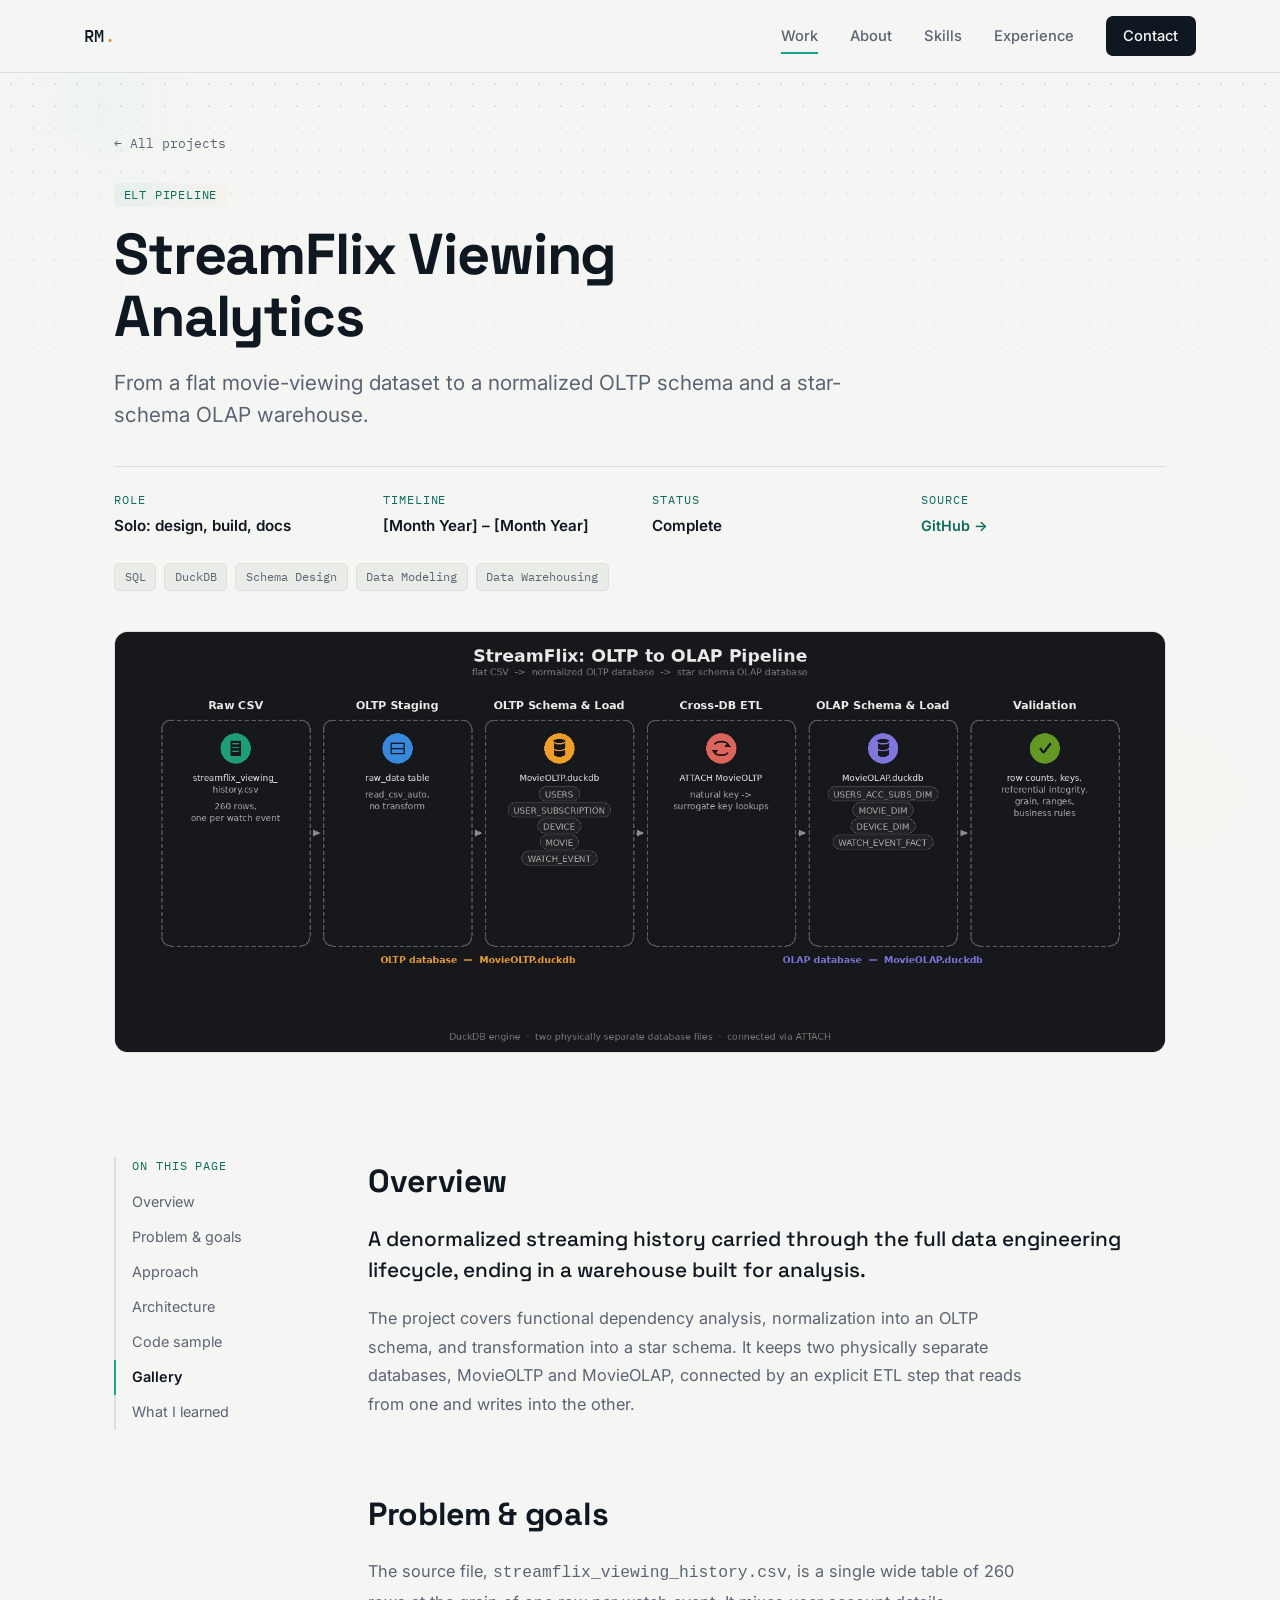
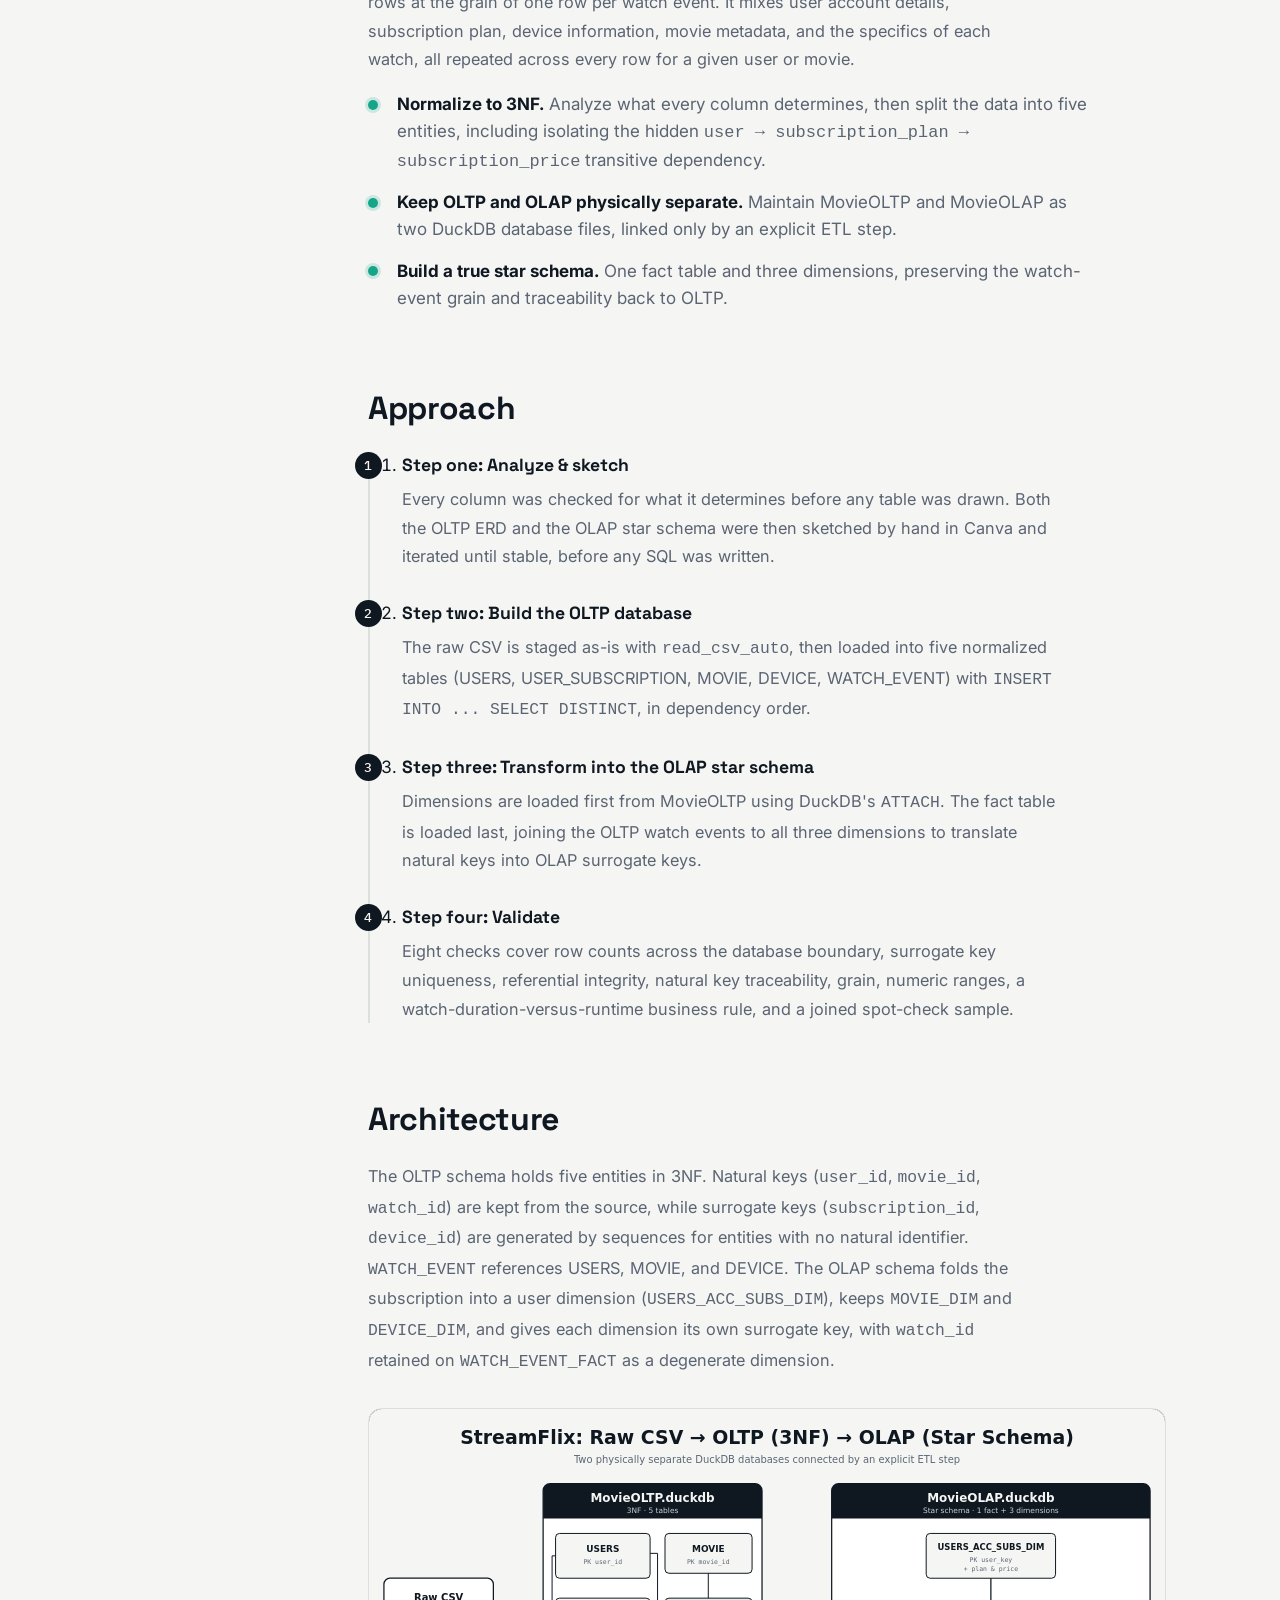
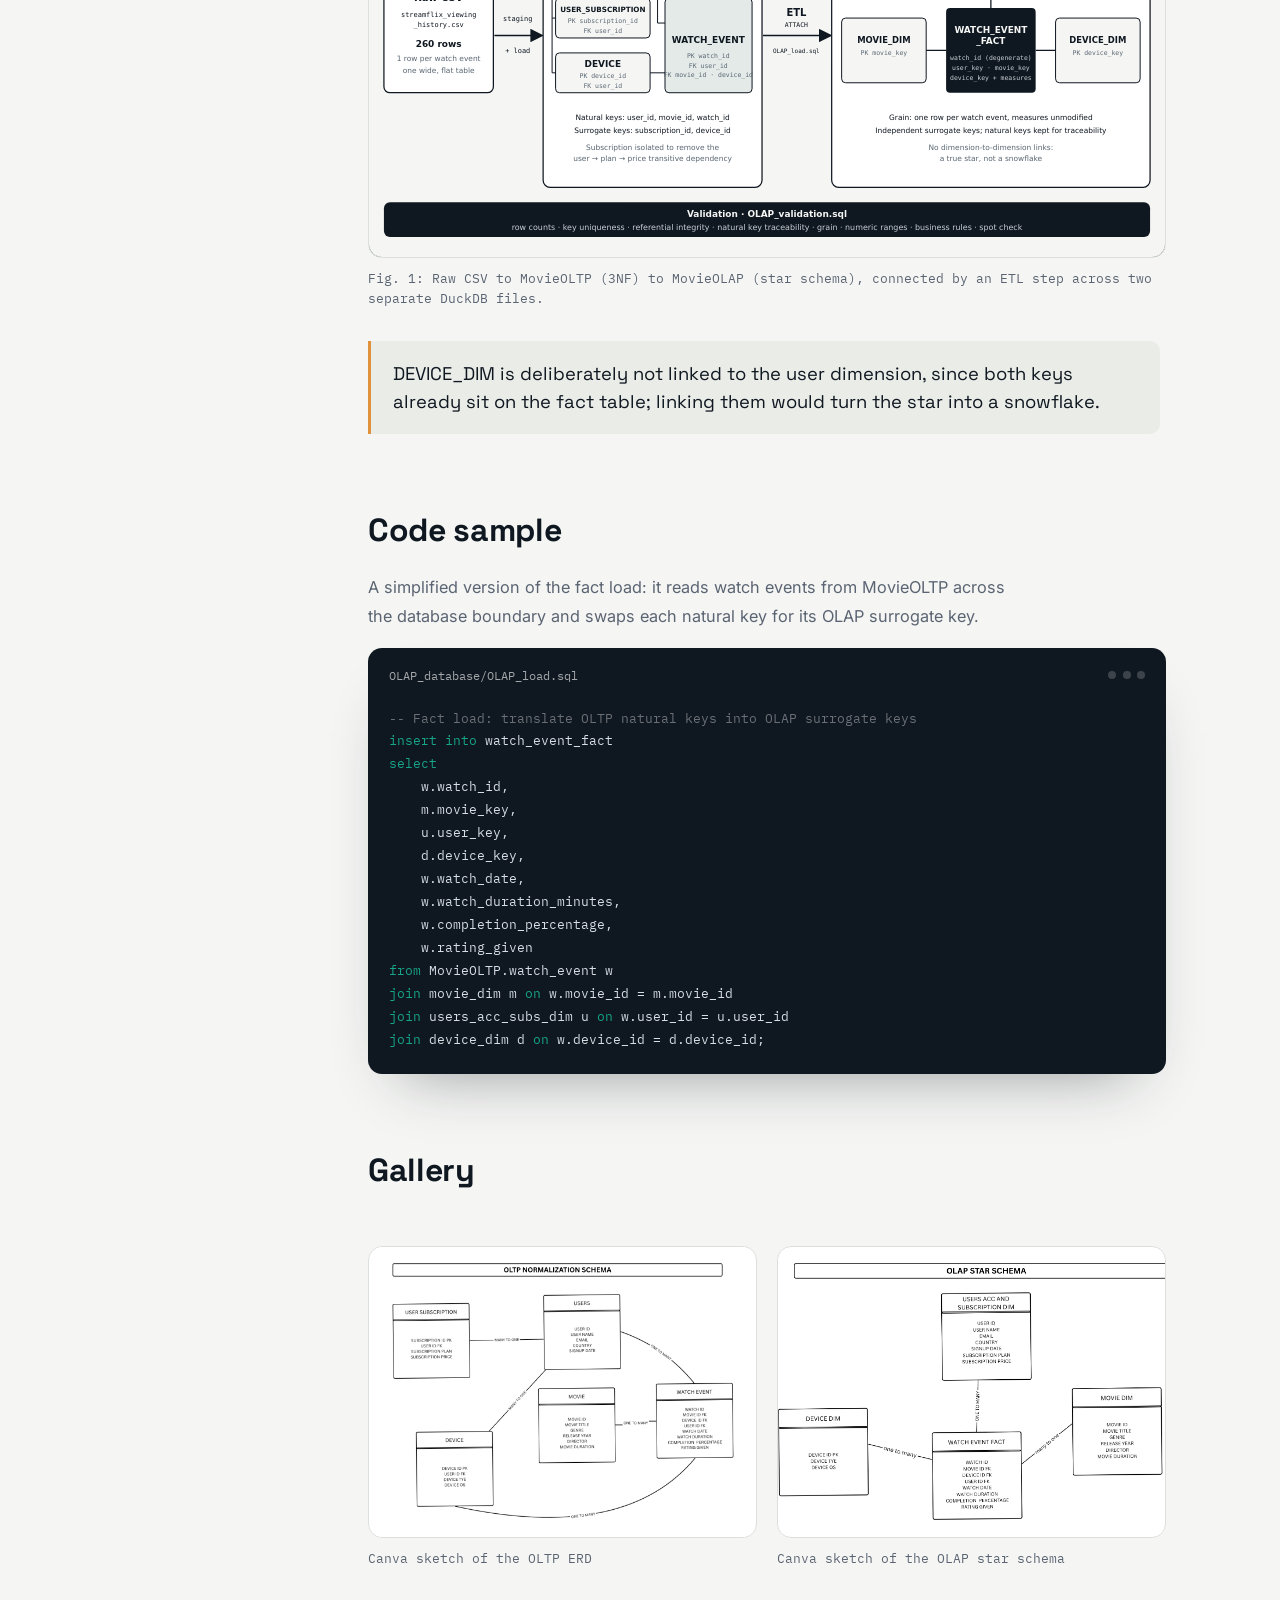
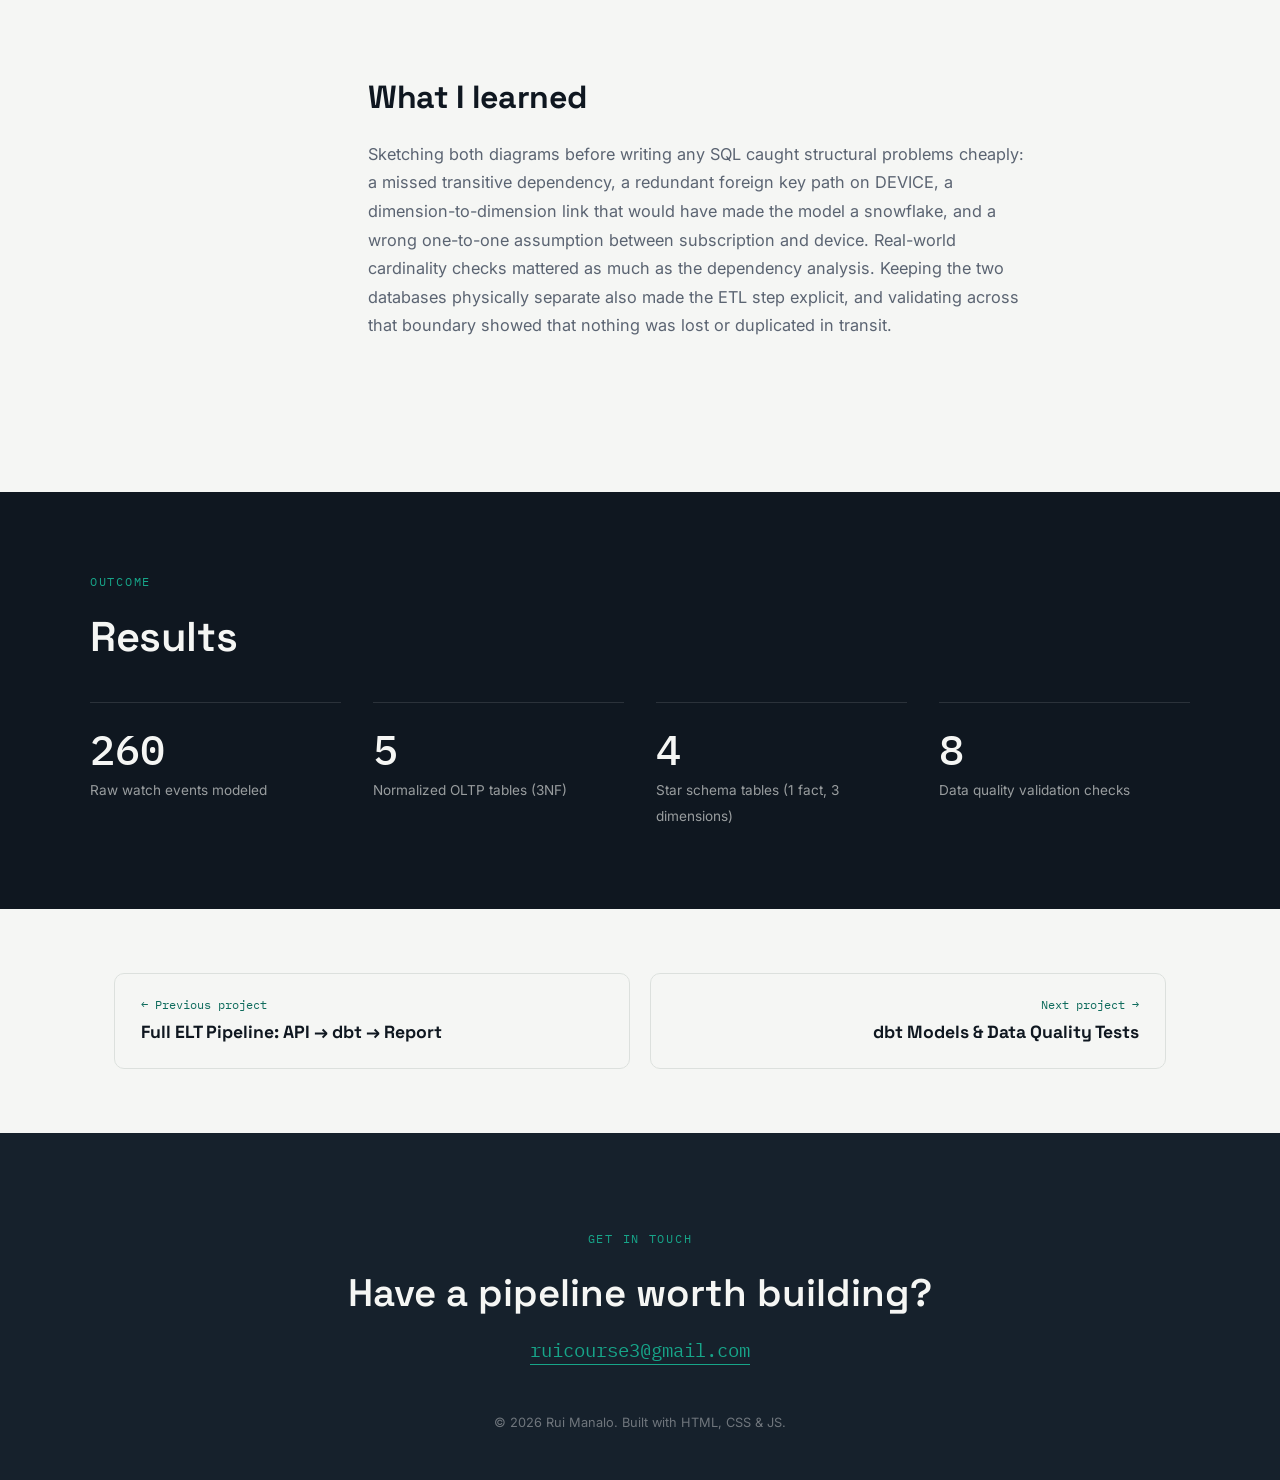
==== commit 8fcc836d: "fix project2" ====
--- a/project1.html
+++ b/project1.html
@@ -95,7 +95,7 @@
       <h2>Architecture</h2>
       <p>The OLTP schema holds five entities in 3NF. Natural keys (<code>user_id</code>, <code>movie_id</code>, <code>watch_id</code>) are kept from the source, while surrogate keys (<code>subscription_id</code>, <code>device_id</code>) are generated by sequences for entities with no natural identifier. <code>WATCH_EVENT</code> references USERS, MOVIE, and DEVICE. The OLAP schema folds the subscription into a user dimension (<code>USERS_ACC_SUBS_DIM</code>), keeps <code>MOVIE_DIM</code> and <code>DEVICE_DIM</code>, and gives each dimension its own surrogate key, with <code>watch_id</code> retained on <code>WATCH_EVENT_FACT</code> as a degenerate dimension.</p>
       <figure class="fig">
-        <div class="shot" data-ph="Diagram · 1600 × 900"><img src="images/streamflix-diagram.jpg" alt="StreamFlix Viewing Analytics architecture diagram" onerror="this.remove()"></div>
+        <div class="shot" data-ph="Diagram · 1600 × 900"><img src="images/project1/streamflix-diagram.svg" alt="StreamFlix Viewing Analytics architecture diagram" onerror="this.remove()"></div>
         <figcaption>Fig. 1: Raw CSV to MovieOLTP (3NF) to MovieOLAP (star schema), connected by an ETL step across two separate DuckDB files.</figcaption>
       </figure>
       <blockquote class="callout">DEVICE_DIM is deliberately not linked to the user dimension, since both keys already sit on the fact table; linking them would turn the star into a snowflake.</blockquote>
@@ -127,8 +127,8 @@
     <section id="gallery">
       <h2>Gallery</h2>
       <div class="gallery">
-        <figure class="fig"><div class="shot" data-ph="Screenshot · 4 : 3" style="aspect-ratio:4/3"><img src="images/canva_sketch_OLTP.png" alt="Hand-drawn Canva sketch of the OLTP entity relationship diagram" onerror="this.remove()"></div><figcaption>Canva sketch of the OLTP ERD</figcaption></figure>
-        <figure class="fig"><div class="shot" data-ph="Screenshot · 4 : 3" style="aspect-ratio:4/3"><img src="images/canva_sketch_OLAP.png" alt="Hand-drawn Canva sketch of the OLAP star schema" onerror="this.remove()"></div><figcaption>Canva sketch of the OLAP star schema</figcaption></figure>
+        <figure class="fig"><div class="shot" data-ph="Screenshot · 4 : 3" style="aspect-ratio:4/3;background:#fff"><img src="images/project1/oltp-canva.png" alt="Hand-drawn Canva sketch of the OLTP entity relationship diagram" style="width:100%;height:100%;object-fit:contain;display:block" onerror="this.remove()"></div><figcaption>Canva sketch of the OLTP ERD</figcaption></figure>
+        <figure class="fig"><div class="shot" data-ph="Screenshot · 4 : 3" style="aspect-ratio:4/3;background:#fff"><img src="images/project1/olap-canva.png" alt="Hand-drawn Canva sketch of the OLAP star schema" style="width:100%;height:100%;object-fit:contain;display:block" onerror="this.remove()"></div><figcaption>Canva sketch of the OLAP star schema</figcaption></figure>
       </div>
     </section>
 
